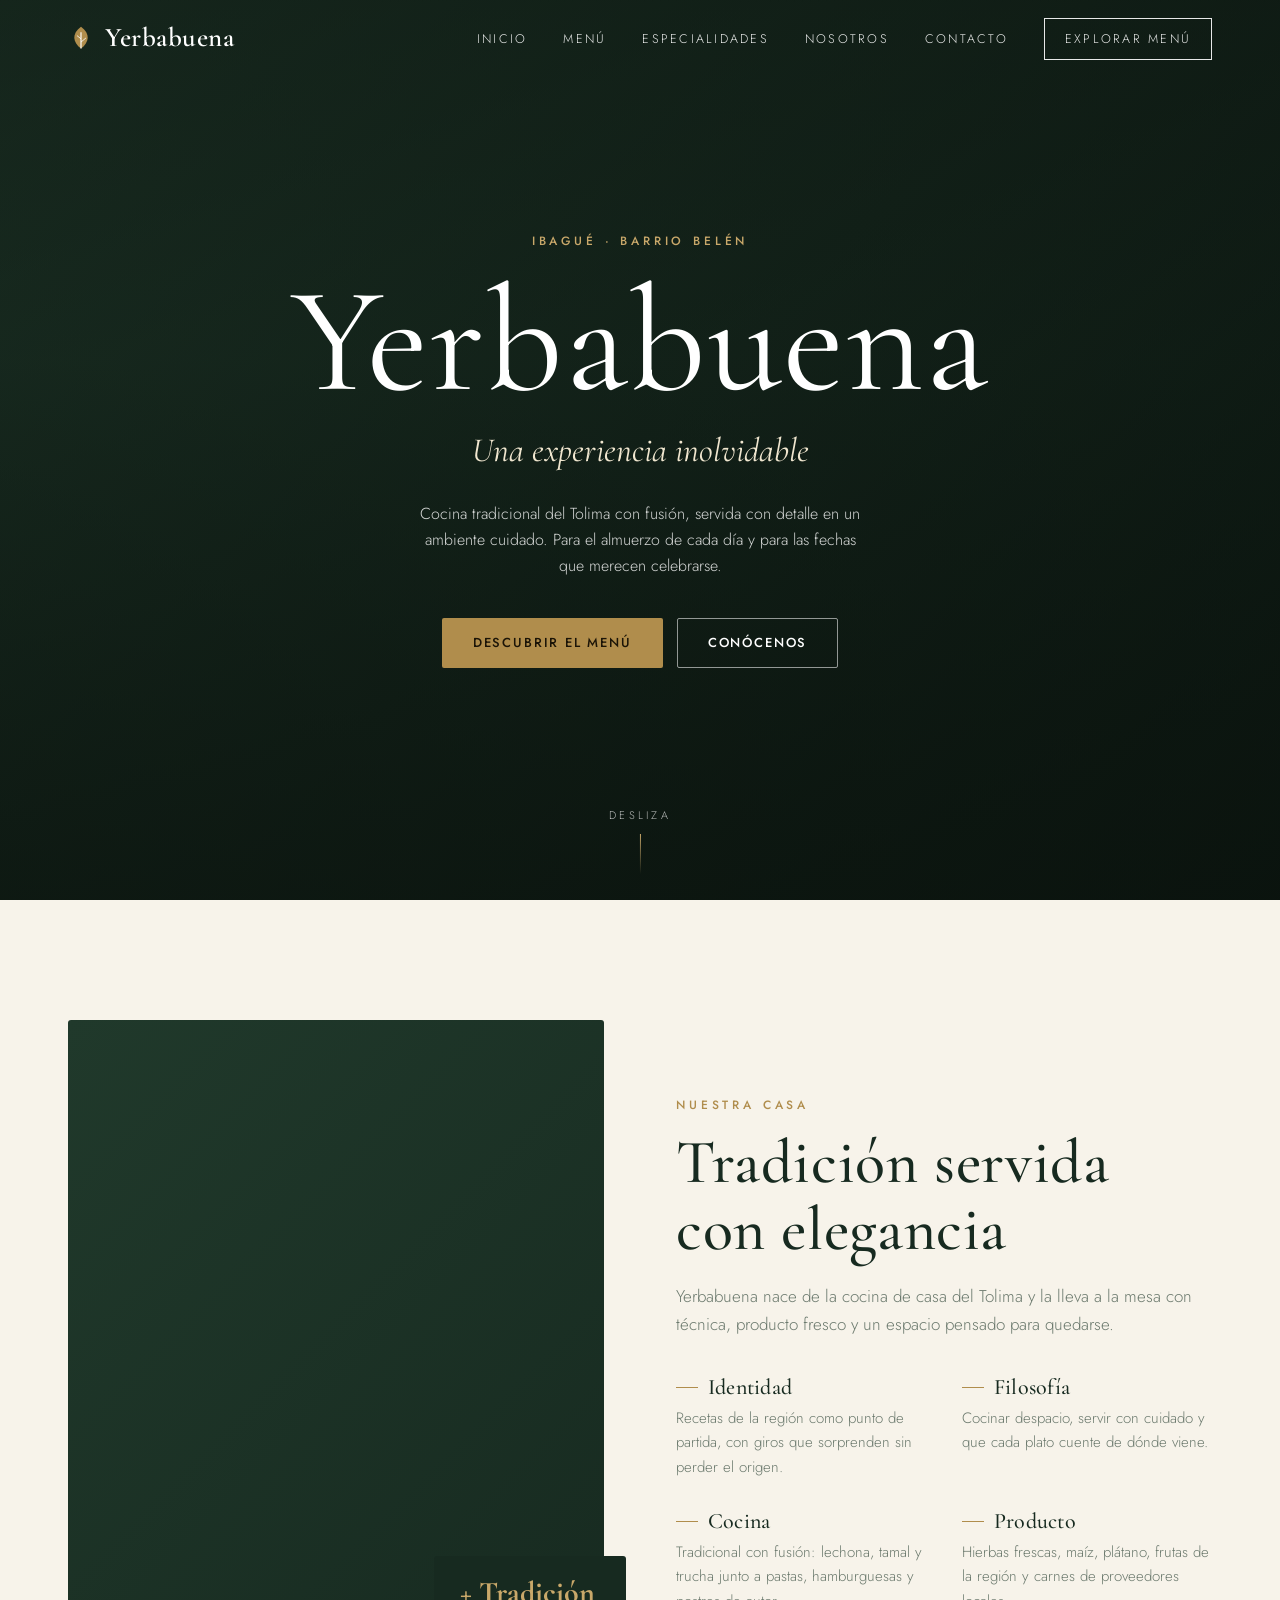
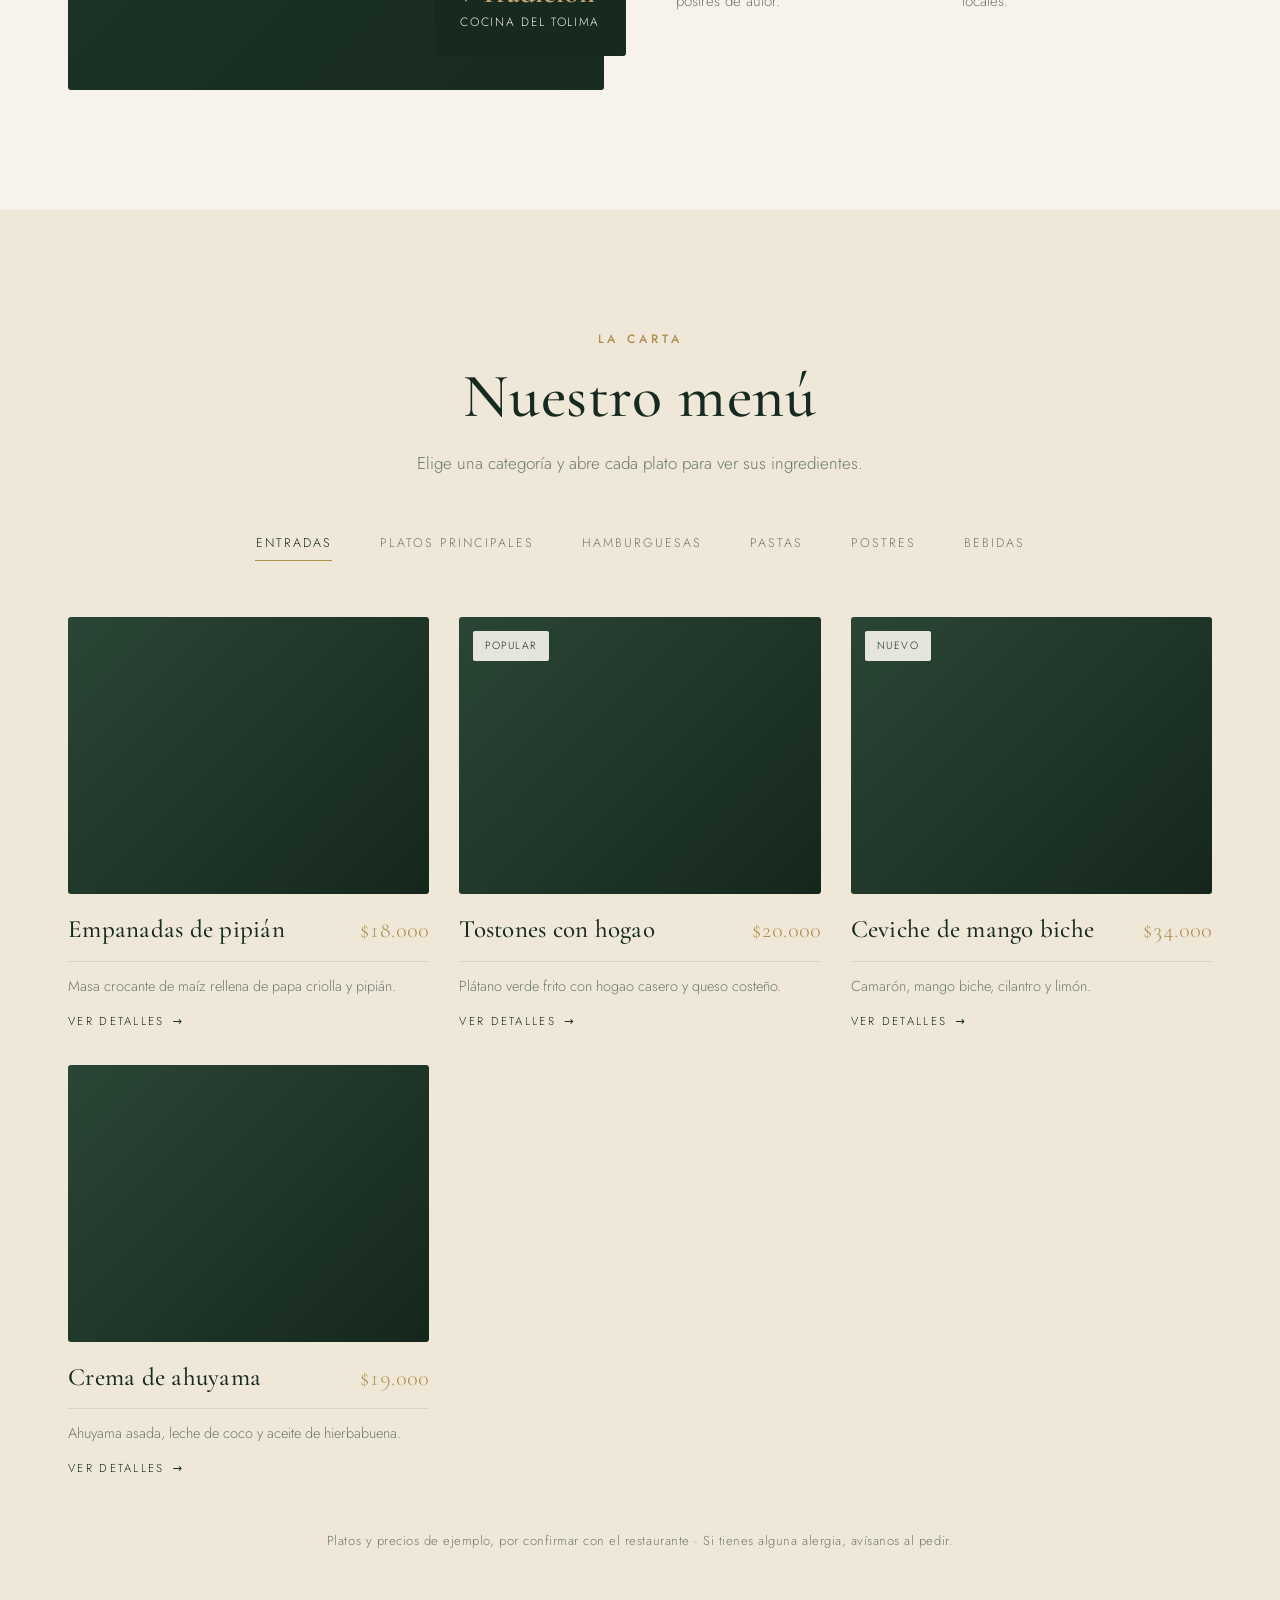
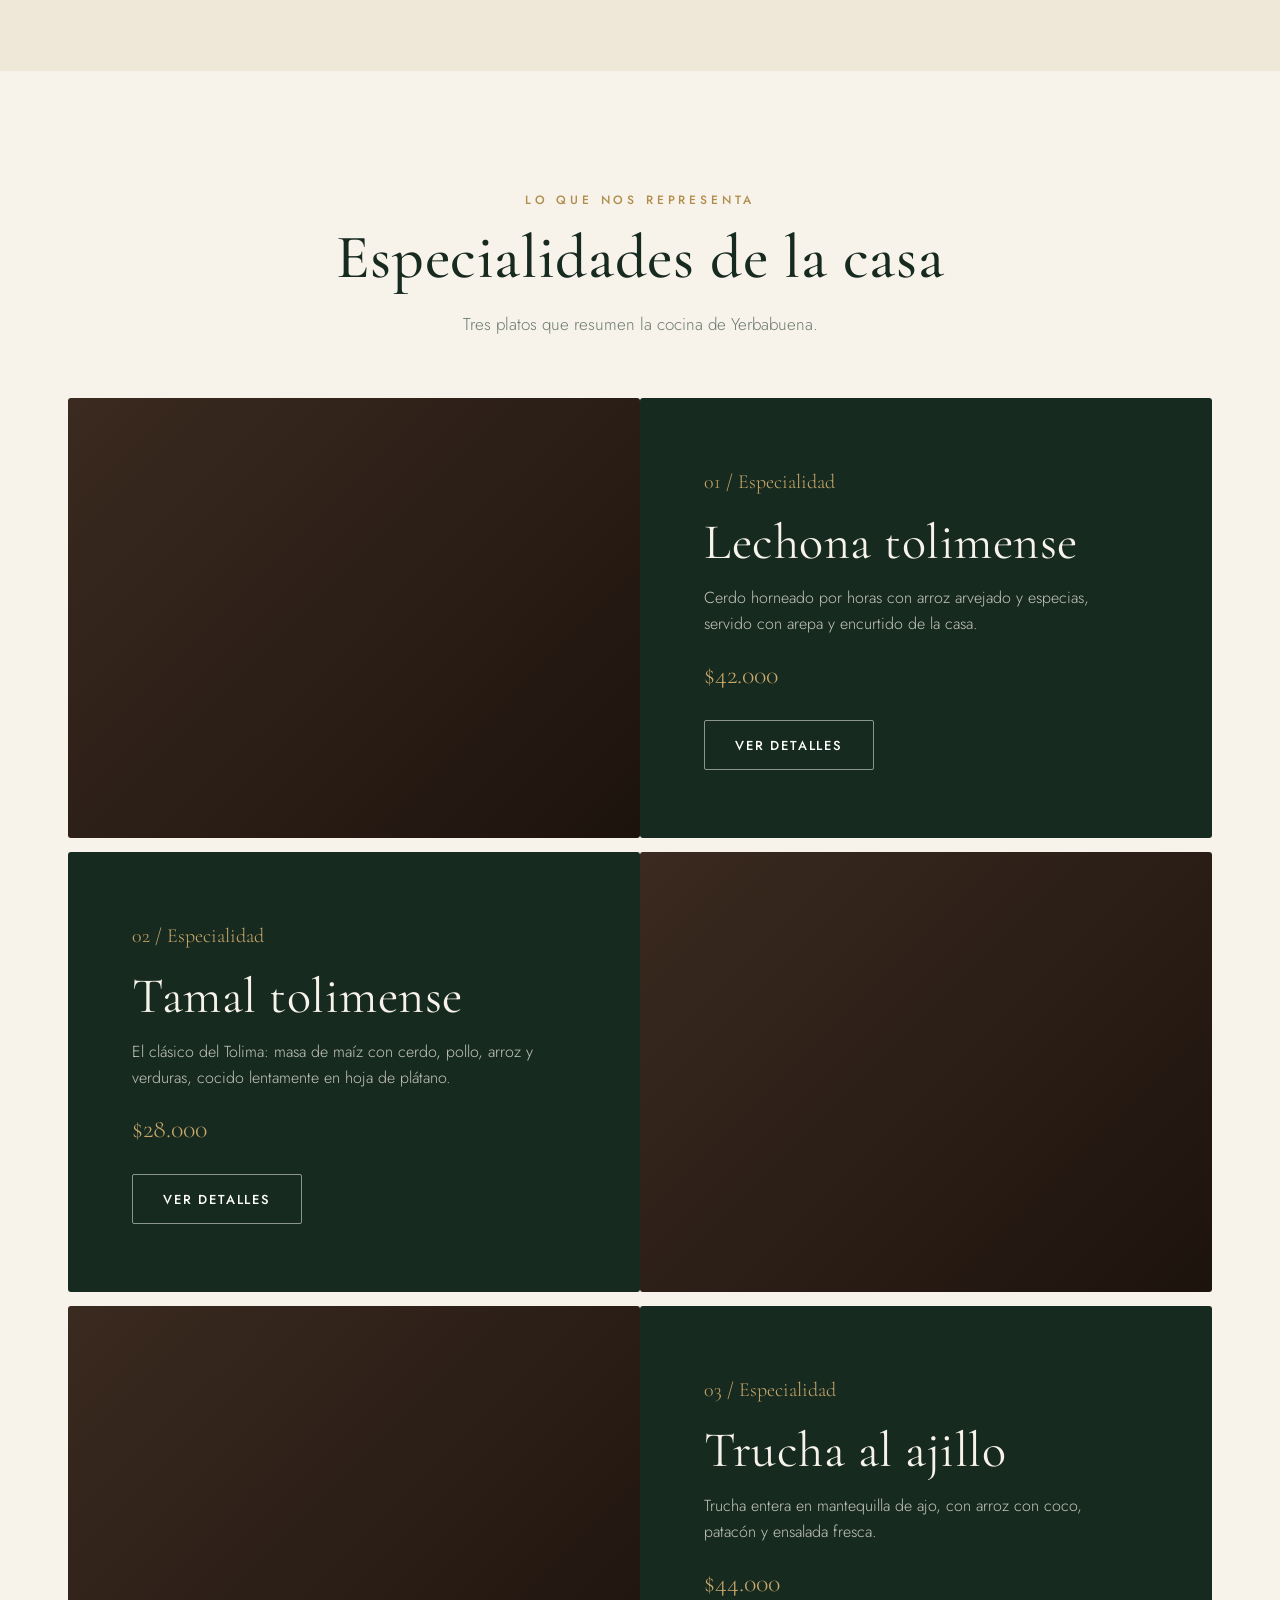
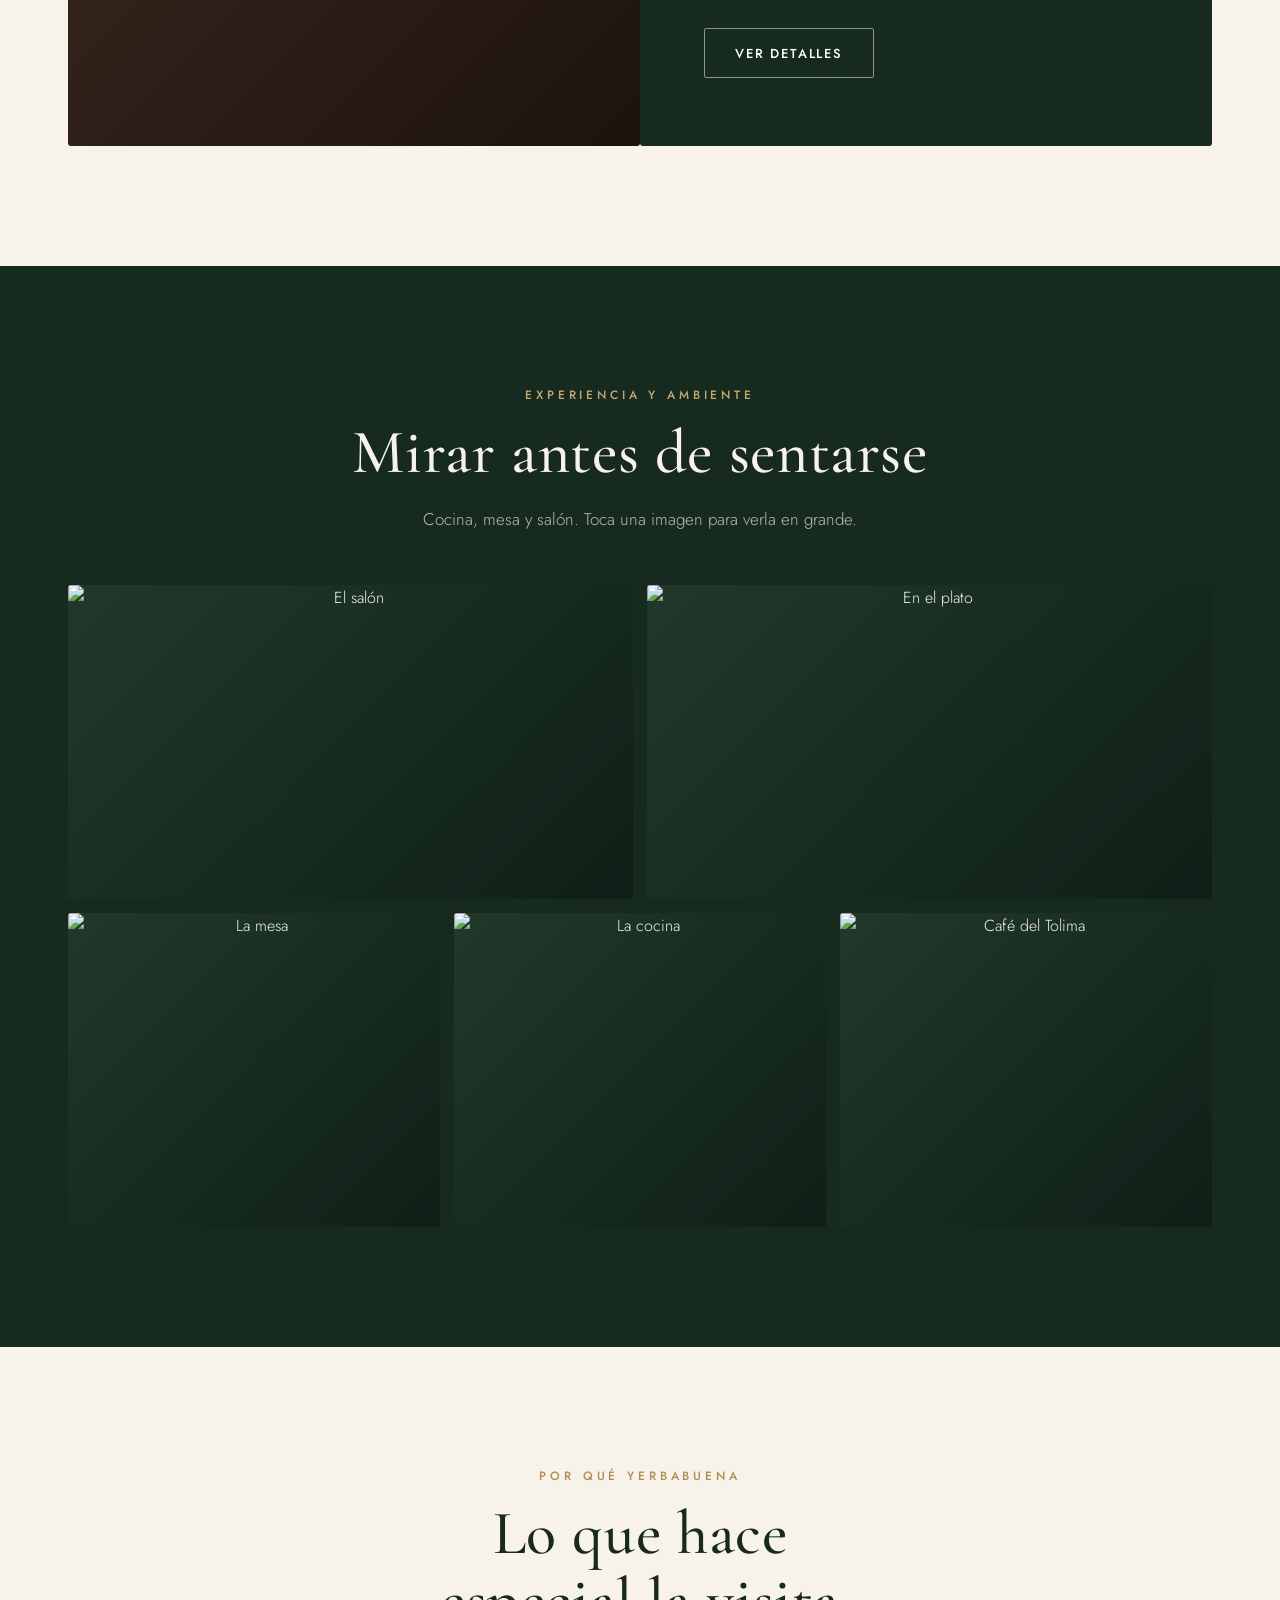
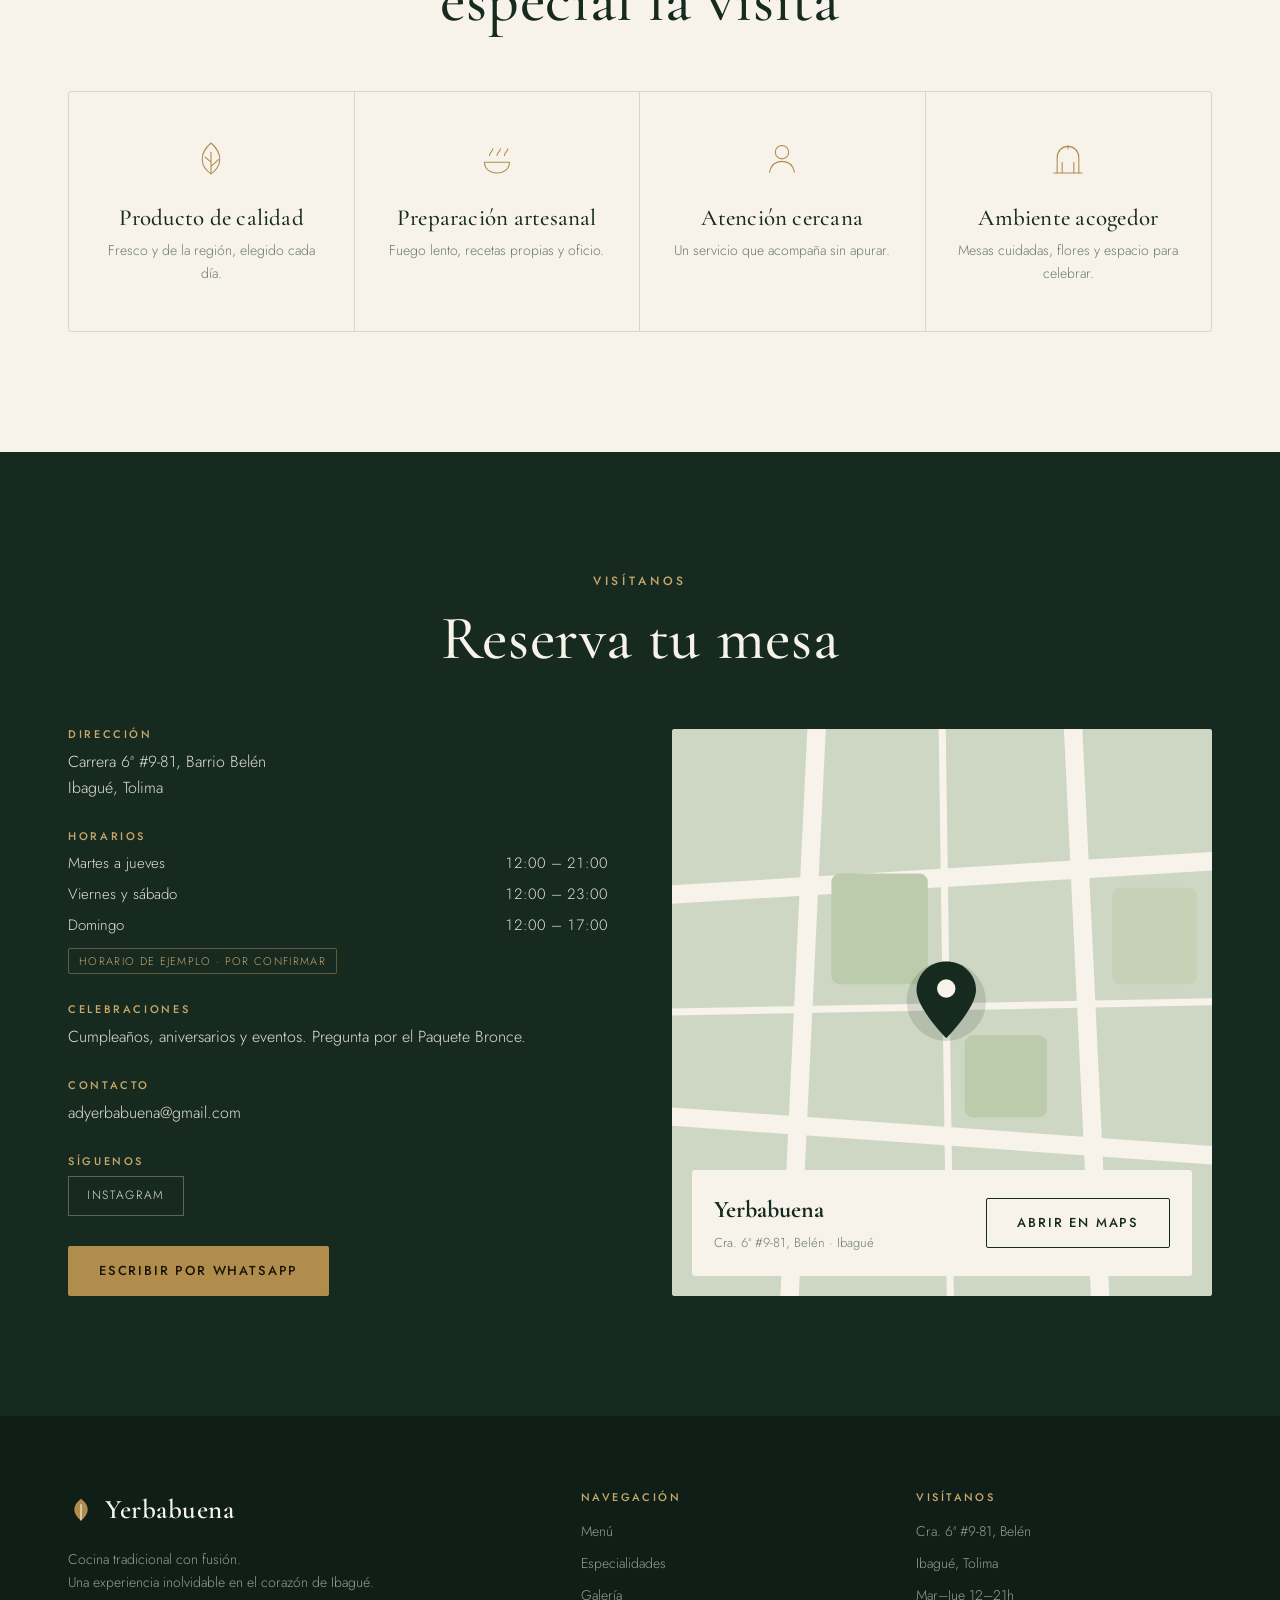
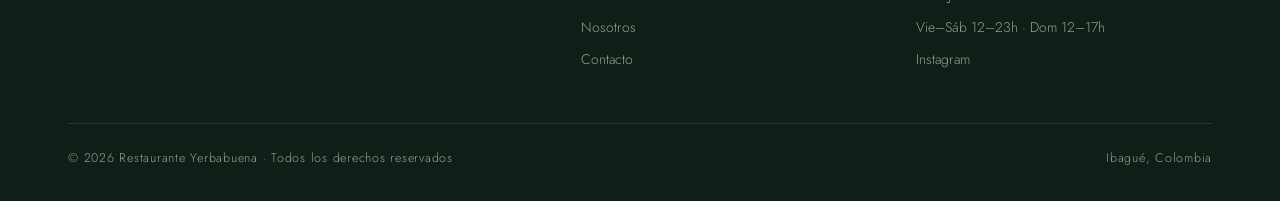
==== index.html @ 2390842b "Add files via upload" ====
<!DOCTYPE html>
<html lang="es">
<head>
<meta charset="utf-8">
<meta name="viewport" content="width=device-width, initial-scale=1">
<title>Restaurante Yerbabuena</title>
<meta name="description" content="Yerbabuena · Cocina tradicional con fusión en Ibagué. Una experiencia inolvidable.">
<link rel="preconnect" href="https://fonts.googleapis.com">
<link rel="preconnect" href="https://fonts.gstatic.com" crossorigin>
<link href="https://fonts.googleapis.com/css2?family=Cormorant+Garamond:ital,wght@0,400;0,500;0,600;1,400;1,500&family=Jost:wght@300;400;500;600&display=swap" rel="stylesheet">
<style>
/* ============================================================
   YERBABUENA — identidad: verde bosque + crema + latón (oro apagado).
   Diseño editorial, fotografía a sangre, animación lenta y discreta.
   ============================================================ */
:root{
  --crema:#f7f3ea;
  --crema-2:#efe8d9;
  --bosque:#172a20;
  --bosque-2:#20392b;
  --oliva:#5f7049;
  --laton:#b08d4c;
  --laton-claro:#c9a86a;
  --tinta:#141a16;
  --suave:#6c7a6e;
  --linea:#ddd4c2;
  --display:"Cormorant Garamond",Georgia,serif;
  --body:"Jost",system-ui,sans-serif;
  color-scheme:light;
}
*{box-sizing:border-box;margin:0;padding:0}
html{scroll-behavior:smooth;scroll-padding-top:72px;-webkit-text-size-adjust:100%}
body{background:var(--crema);color:var(--tinta);font-family:var(--body);font-weight:300;font-size:16px;line-height:1.65;overflow-x:hidden}
img{display:block;width:100%;height:100%;object-fit:cover}
a{color:inherit;text-decoration:none}
button{font:inherit;color:inherit;cursor:pointer;background:none;border:0}
:focus-visible{outline:2px solid var(--laton);outline-offset:3px}
.wrap{max-width:1200px;margin:0 auto;padding:0 28px}
section{padding:120px 0}
h1,h2,h3{font-family:var(--display);font-weight:500;line-height:1.08;text-wrap:balance;letter-spacing:.01em}
.label{font-size:12px;font-weight:500;letter-spacing:.32em;text-transform:uppercase;color:var(--laton)}
.h2{font-size:clamp(38px,5.5vw,62px);color:var(--bosque)}
.lead{color:var(--suave);max-width:54ch;margin-top:18px;font-size:17px}
.center{text-align:center;margin:0 auto}
.center .lead{margin-left:auto;margin-right:auto}

/* Fotos: contenedor con degradado de respaldo; si la foto falla, queda el panel elegante */
.ph{position:relative;overflow:hidden;background:linear-gradient(135deg,var(--bosque-2),var(--bosque))}
.ph.e{background:linear-gradient(135deg,#2a4535,#15271d)}
.ph.p{background:linear-gradient(135deg,#3a2a20,#1d130d)}
.ph.h{background:linear-gradient(135deg,#3a2e1c,#201708)}
.ph.pa{background:linear-gradient(135deg,#33401f,#1b240f)}
.ph.po{background:linear-gradient(135deg,#3a2430,#1d0f15)}
.ph.b{background:linear-gradient(135deg,#1f3f39,#0f201c)}
.ph img{position:absolute;inset:0;transition:transform 1.1s cubic-bezier(.2,.6,.2,1),opacity .6s}
.ph img.noimg{opacity:0}
.ph::after{content:"";position:absolute;inset:0;background:linear-gradient(180deg,transparent 55%,rgba(10,18,13,.28));opacity:0;transition:opacity .5s}
.ph:hover img{transform:scale(1.06)}

/* Botones */
.btn{display:inline-flex;align-items:center;justify-content:center;gap:9px;min-height:50px;padding:0 30px;border-radius:2px;font-size:13px;font-weight:500;letter-spacing:.14em;text-transform:uppercase;transition:background .35s,color .35s,border-color .35s,transform .35s;border:1px solid transparent}
.btn-solid{background:var(--laton);color:#1b1407}
.btn-solid:hover{background:var(--laton-claro)}
.btn-line{border-color:rgba(255,255,255,.55);color:#fff}
.btn-line:hover{background:rgba(255,255,255,.1);border-color:#fff}
.btn-dark{border:1px solid var(--bosque);color:var(--bosque)}
.btn-dark:hover{background:var(--bosque);color:var(--crema)}

/* ===================== NAV ===================== */
.nav{position:fixed;inset:0 0 auto;z-index:50;transition:background .4s,box-shadow .4s,padding .4s;padding:8px 0}
.nav.solid{background:rgba(247,243,234,.95);backdrop-filter:blur(12px);box-shadow:0 1px 0 var(--linea)}
.nav-in{display:flex;align-items:center;justify-content:space-between;height:60px}
.logo{display:flex;align-items:center;gap:11px;font-family:var(--display);font-weight:600;font-size:27px;letter-spacing:.02em;color:#fff;transition:color .4s}
.nav.solid .logo{color:var(--bosque)}
.logo svg{width:26px;height:26px;flex:none}
.links{display:flex;align-items:center;gap:36px;list-style:none}
.links a{font-size:12.5px;letter-spacing:.18em;text-transform:uppercase;color:rgba(255,255,255,.9);transition:color .3s;position:relative}
.nav.solid .links a{color:var(--tinta)}
.links a:not(.navbtn)::after{content:"";position:absolute;left:0;right:100%;bottom:-6px;height:1px;background:var(--laton);transition:right .3s}
.links a:not(.navbtn):hover::after{right:0}
.navbtn{border:1px solid currentColor;padding:11px 20px;color:#fff}
.nav.solid .navbtn{color:var(--bosque)}
.navbtn:hover{background:var(--laton);border-color:var(--laton);color:#1b1407!important}
.burger{display:none;width:46px;height:46px;color:#fff;z-index:60}
.nav.solid .burger{color:var(--bosque)}
.burger span{display:block;width:24px;height:1.5px;background:currentColor;margin:6px auto;transition:transform .3s,opacity .3s}
.burger[aria-expanded="true"] span:nth-child(1){transform:translateY(7.5px) rotate(45deg)}
.burger[aria-expanded="true"] span:nth-child(2){opacity:0}
.burger[aria-expanded="true"] span:nth-child(3){transform:translateY(-7.5px) rotate(-45deg)}

/* ===================== HERO ===================== */
.hero{position:relative;height:100svh;min-height:600px;display:flex;align-items:center;justify-content:center;text-align:center;color:#fff;overflow:hidden}
.hero-bg{position:absolute;inset:0;background:linear-gradient(135deg,#20392b,#0c1711)}
.hero-bg img{animation:ken 20s ease-out forwards}
@keyframes ken{from{transform:scale(1.12)}to{transform:scale(1)}}
.hero::after{content:"";position:absolute;inset:0;background:linear-gradient(180deg,rgba(10,18,13,.5),rgba(10,18,13,.35) 40%,rgba(10,18,13,.72))}
.hero-in{position:relative;z-index:2;padding:0 24px;max-width:860px}
.hero .label{color:var(--laton-claro)}
.hero h1{font-size:clamp(68px,13vw,150px);font-weight:400;line-height:.95;margin:18px 0 10px;letter-spacing:.01em}
.hero .frase{font-family:var(--display);font-style:italic;font-weight:400;font-size:clamp(22px,3.2vw,34px);color:#f0e6cf}
.hero p.txt{max-width:50ch;margin:22px auto 38px;color:rgba(255,255,255,.82);font-size:16px}
.hero-btns{display:flex;gap:14px;justify-content:center;flex-wrap:wrap}
.scroll-cue{position:absolute;bottom:26px;left:50%;transform:translateX(-50%);z-index:2;color:rgba(255,255,255,.7);font-size:11px;letter-spacing:.3em;text-transform:uppercase;display:flex;flex-direction:column;align-items:center;gap:10px}
.scroll-cue i{display:block;width:1px;height:40px;background:linear-gradient(var(--laton-claro),transparent);animation:cue 2.2s ease-in-out infinite}
@keyframes cue{0%,100%{opacity:.3;transform:scaleY(.6)}50%{opacity:1;transform:scaleY(1)}}

/* ===================== NOSOTROS ===================== */
.nosotros-in{display:grid;grid-template-columns:1fr 1fr;gap:72px;align-items:center}
.nos-fig{position:relative}
.nos-fig .ph{aspect-ratio:4/5;border-radius:3px}
.nos-fig .tag{position:absolute;right:-22px;bottom:34px;background:var(--bosque);color:var(--crema);padding:22px 26px;max-width:210px;border-radius:3px}
.nos-fig .tag b{font-family:var(--display);font-size:30px;display:block;color:var(--laton-claro);line-height:1}
.nos-fig .tag span{font-size:12px;letter-spacing:.14em;text-transform:uppercase}
.pilares{display:grid;grid-template-columns:1fr 1fr;gap:30px 36px;margin-top:38px}
.pilar h3{font-size:22px;color:var(--bosque);margin-bottom:6px;display:flex;align-items:center;gap:10px}
.pilar h3::before{content:"";width:22px;height:1px;background:var(--laton)}
.pilar p{font-size:15px;color:var(--suave)}

/* ===================== MENU ===================== */
.menu{background:var(--crema-2)}
.cats{display:flex;gap:4px;justify-content:center;flex-wrap:wrap;margin:44px auto 52px;max-width:860px}
.cat{padding:12px 22px;font-size:12.5px;letter-spacing:.16em;text-transform:uppercase;color:var(--suave);position:relative;transition:color .3s}
.cat::after{content:"";position:absolute;left:50%;right:50%;bottom:4px;height:1px;background:var(--laton);transition:left .3s,right .3s}
.cat:hover{color:var(--bosque)}
.cat[aria-pressed="true"]{color:var(--bosque)}
.cat[aria-pressed="true"]::after{left:18%;right:18%}
.grid{display:grid;grid-template-columns:repeat(3,1fr);gap:34px 30px}
.card{cursor:pointer;display:flex;flex-direction:column}
.card .ph{aspect-ratio:3/2.3;border-radius:3px}
.card .tag{position:absolute;top:14px;left:14px;z-index:2;background:rgba(247,243,234,.92);color:var(--bosque);font-size:10.5px;letter-spacing:.14em;text-transform:uppercase;padding:6px 12px;border-radius:2px}
.card .tag.Especialidad{background:var(--laton);color:#1b1407}
.card-head{display:flex;justify-content:space-between;align-items:baseline;gap:14px;margin-top:18px;padding-bottom:12px;border-bottom:1px solid var(--linea)}
.card h3{font-size:25px;color:var(--bosque);line-height:1.1}
.card .precio{font-family:var(--display);font-size:22px;color:var(--laton);font-variant-numeric:tabular-nums;flex:none}
.card p{font-size:14.5px;color:var(--suave);margin-top:12px}
.card .ver{margin-top:14px;font-size:11.5px;letter-spacing:.2em;text-transform:uppercase;color:var(--bosque);display:inline-flex;gap:8px;align-items:center;transition:gap .3s}
.card .ver span{transition:transform .3s}
.card:hover .ver{color:var(--laton)}
.card:hover .ver span{transform:translateX(5px)}
.menu-nota{text-align:center;margin-top:52px;font-size:13px;letter-spacing:.04em;color:var(--suave)}

/* ===================== ESPECIALIDADES ===================== */
.esp-item{display:grid;grid-template-columns:1fr 1fr;align-items:stretch;gap:0}
.esp-item+.esp-item{margin-top:14px}
.esp-item .ph{aspect-ratio:auto;min-height:440px;border-radius:3px}
.esp-item .txt{background:var(--bosque);color:var(--crema);padding:64px 64px;display:flex;flex-direction:column;justify-content:center;gap:16px;border-radius:3px}
.esp-item:nth-child(even) .ph{order:2}
.esp-num{font-family:var(--display);font-size:20px;color:var(--laton-claro)}
.esp-item h3{font-size:clamp(34px,4.2vw,50px);color:var(--crema);font-weight:400}
.esp-item p{color:rgba(247,243,234,.78);max-width:46ch;font-size:16px}
.esp-item .precio{font-family:var(--display);font-size:26px;color:var(--laton-claro)}
.esp-item .btn{align-self:flex-start;margin-top:8px;border-color:rgba(255,255,255,.5);color:#fff}
.esp-item .btn:hover{background:var(--laton);border-color:var(--laton);color:#1b1407}

/* ===================== GALERIA ===================== */
.galeria{background:var(--bosque);color:var(--crema)}
.galeria .h2,.contacto .h2{color:var(--crema)}
.galeria .lead{color:rgba(247,243,234,.72)}
.gal-grid{display:grid;grid-template-columns:repeat(6,1fr);grid-auto-rows:150px;gap:14px;margin-top:52px}
.gal{position:relative;overflow:hidden;border-radius:3px;cursor:pointer;background:linear-gradient(135deg,#20392b,#0f1f17)}
.gal img{transition:transform 1.1s cubic-bezier(.2,.6,.2,1)}
.gal:hover img{transform:scale(1.07)}
.gal::after{content:"";position:absolute;inset:0;background:linear-gradient(180deg,transparent 60%,rgba(8,14,10,.55));opacity:0;transition:opacity .4s}
.gal:hover::after{opacity:1}
.g1{grid-column:span 3;grid-row:span 2}
.g2{grid-column:span 3;grid-row:span 2}
.g3{grid-column:span 2;grid-row:span 2}
.g4{grid-column:span 2;grid-row:span 2}
.g5{grid-column:span 2;grid-row:span 2}

/* ===================== EXPERIENCIA ===================== */
.exp-grid{display:grid;grid-template-columns:repeat(4,1fr);gap:0;margin-top:56px;border:1px solid var(--linea);border-radius:3px;overflow:hidden}
.exp{padding:46px 30px;text-align:center;border-right:1px solid var(--linea);transition:background .4s}
.exp:last-child{border-right:0}
.exp:hover{background:var(--crema-2)}
.exp svg{width:40px;height:40px;margin:0 auto 20px;stroke:var(--laton);fill:none;stroke-width:1.3;stroke-linecap:round;stroke-linejoin:round}
.exp h3{font-size:23px;color:var(--bosque);margin-bottom:8px}
.exp p{font-size:14px;color:var(--suave)}

/* ===================== CONTACTO ===================== */
.contacto{background:var(--bosque);color:var(--crema)}
.cont-in{display:grid;grid-template-columns:1fr 1fr;gap:64px;margin-top:56px;align-items:stretch}
.info-lista{display:grid;gap:30px;align-content:start}
.fila h3{font-family:var(--body);font-size:11px;font-weight:500;letter-spacing:.24em;text-transform:uppercase;color:var(--laton-claro);margin-bottom:8px}
.fila p,.fila a{color:rgba(247,243,234,.9);font-size:16px}
.fila a:hover{color:#fff;text-decoration:underline;text-underline-offset:4px}
.horas{display:grid;grid-template-columns:auto 1fr;gap:6px 28px;font-size:15px;color:rgba(247,243,234,.9)}
.horas dd{font-variant-numeric:tabular-nums;text-align:right}
.nota-inline{display:inline-block;font-size:11px;letter-spacing:.12em;text-transform:uppercase;color:var(--laton-claro);border:1px solid rgba(201,168,106,.4);border-radius:2px;padding:3px 10px;margin-top:10px}
.redes{display:flex;gap:10px;flex-wrap:wrap;margin-top:4px}
.redes a{border:1px solid rgba(247,243,234,.3);padding:9px 18px;font-size:12px;letter-spacing:.14em;text-transform:uppercase;transition:background .3s}
.redes a:hover{background:rgba(247,243,234,.1);text-decoration:none}
.mapa{position:relative;border-radius:3px;overflow:hidden;min-height:440px;background:#cdd7c3}
.mapa svg{position:absolute;inset:0;width:100%;height:100%}
.mapa .pin-card{position:absolute;left:20px;right:20px;bottom:20px;background:var(--crema);color:var(--tinta);border-radius:3px;padding:20px 22px;display:flex;justify-content:space-between;align-items:center;gap:14px;flex-wrap:wrap}
.mapa .pin-card b{font-family:var(--display);font-size:24px;color:var(--bosque);display:block}
.mapa .pin-card small{font-size:13px;color:var(--suave)}

/* ===================== FOOTER ===================== */
footer{background:#0f1f17;color:rgba(247,243,234,.6);padding:72px 0 32px;font-size:14px}
.foot{display:grid;grid-template-columns:1.6fr 1fr 1fr;gap:40px}
footer .logo{color:var(--crema);margin-bottom:16px}
footer h4{font-family:var(--body);font-size:11px;font-weight:500;letter-spacing:.22em;text-transform:uppercase;color:var(--laton-claro);margin-bottom:14px}
footer ul{list-style:none;display:grid;gap:9px}
footer a:hover{color:#fff}
.copy{border-top:1px solid rgba(247,243,234,.12);margin-top:52px;padding-top:24px;display:flex;justify-content:space-between;gap:10px;flex-wrap:wrap;font-size:12.5px;letter-spacing:.06em}

/* ===================== MODAL ===================== */
.modal{position:fixed;inset:0;z-index:100;background:rgba(10,18,13,.7);backdrop-filter:blur(4px);display:none;align-items:center;justify-content:center;padding:20px;opacity:0;transition:opacity .35s}
.modal.open{display:flex;opacity:1}
.panel{background:var(--crema);border-radius:4px;max-width:900px;width:100%;max-height:90vh;overflow:auto;display:grid;grid-template-columns:1fr 1fr;position:relative;transform:translateY(16px);transition:transform .4s cubic-bezier(.2,.6,.2,1)}
.modal.open .panel{transform:none}
.panel .m-ph{position:relative;min-height:360px;overflow:hidden}
.panel.solo{grid-template-columns:1fr;max-width:760px}
.panel.solo .m-ph{min-height:0;aspect-ratio:3/2}
.m-info{padding:52px 46px;display:flex;flex-direction:column;gap:14px}
.m-info .cat-lbl{font-size:11px;letter-spacing:.24em;text-transform:uppercase;color:var(--laton)}
.m-info h3{font-size:40px;color:var(--bosque);font-weight:400;line-height:1}
.m-info .d-full{color:var(--suave);font-size:16px}
.ing-ttl{font-size:11px;letter-spacing:.2em;text-transform:uppercase;color:var(--bosque);margin-top:4px}
.ing{display:flex;flex-wrap:wrap;gap:8px;list-style:none;padding:0}
.ing li{border:1px solid var(--linea);border-radius:2px;padding:5px 13px;font-size:13px;color:var(--suave)}
.m-precio{font-family:var(--display);font-size:32px;color:var(--laton);margin-top:2px}
.cerrar{position:absolute;top:16px;right:16px;z-index:3;width:44px;height:44px;border-radius:50%;background:rgba(247,243,234,.92);font-size:20px;line-height:1;color:var(--bosque);box-shadow:0 6px 20px rgba(0,0,0,.2)}
.cerrar:hover{background:#fff}

/* ===================== REVEAL ===================== */
.reveal{opacity:0;transform:translateY(22px);transition:opacity 1s cubic-bezier(.2,.6,.2,1),transform 1s cubic-bezier(.2,.6,.2,1)}
.reveal.in{opacity:1;transform:none}
@media (prefers-reduced-motion:reduce){*{animation:none!important}html{scroll-behavior:auto}.reveal{opacity:1;transform:none;transition:none}.hero-bg img{animation:none}}

/* ===================== RESPONSIVE ===================== */
@media (max-width:980px){
  section{padding:88px 0}
  .burger{display:block}
  .links{position:fixed;inset:0 0 0 auto;width:min(80vw,340px);background:var(--crema);flex-direction:column;align-items:stretch;justify-content:center;gap:0;padding:40px 36px;transform:translateX(100%);transition:transform .4s cubic-bezier(.2,.6,.2,1);box-shadow:-30px 0 60px -30px rgba(0,0,0,.4)}
  .links.open{transform:none}
  .links a{color:var(--tinta)!important;font-size:15px;padding:18px 0;border-bottom:1px solid var(--linea)}
  .links a::after{display:none}
  .links .navbtn{border:1px solid var(--bosque);color:var(--bosque)!important;text-align:center;margin-top:22px;justify-content:center}
  .nosotros-in,.cont-in{grid-template-columns:1fr;gap:48px}
  .nos-fig .ph{aspect-ratio:16/11}
  .nos-fig .tag{right:16px}
  .esp-item{grid-template-columns:1fr}
  .esp-item:nth-child(even) .ph{order:0}
  .esp-item .ph{min-height:300px}
  .esp-item .txt{padding:44px 32px}
  .grid{grid-template-columns:repeat(2,1fr);gap:26px 22px}
  .exp-grid{grid-template-columns:1fr 1fr}
  .exp:nth-child(2){border-right:0}
  .exp:nth-child(1),.exp:nth-child(2){border-bottom:1px solid var(--linea)}
  .panel{grid-template-columns:1fr;max-width:460px}
  .panel .m-ph{aspect-ratio:3/2;min-height:0}
  .m-info{padding:36px 30px}
  .foot{grid-template-columns:1fr 1fr}
  .foot>div:first-child{grid-column:1/-1}
  .gal-grid{grid-template-columns:repeat(2,1fr);grid-auto-rows:140px}
  .g1,.g2,.g3,.g4,.g5{grid-column:span 1;grid-row:span 1}
  .g1,.g4{grid-column:span 2}
}
@media (max-width:560px){
  .wrap{padding:0 20px}
  section{padding:72px 0}
  .cats{flex-wrap:nowrap;overflow-x:auto;justify-content:flex-start;margin-left:-20px;margin-right:-20px;padding:0 20px;scrollbar-width:none}
  .cats::-webkit-scrollbar{display:none}
  .cat{white-space:nowrap;flex:none}
  .grid{grid-template-columns:1fr;gap:30px}
  .pilares{grid-template-columns:1fr}
  .exp-grid{grid-template-columns:1fr}
  .exp{border-right:0;border-bottom:1px solid var(--linea)}
  .exp:last-child{border-bottom:0}
}
</style>
</head>
<body>

<!-- ===================== NAV ===================== -->
<header class="nav" id="nav">
  <div class="wrap nav-in">
    <a class="logo" href="#inicio" aria-label="Yerbabuena, inicio">
      <svg viewBox="0 0 32 32" aria-hidden="true"><path d="M16 29C6 21 4 11 16 2c12 9 10 19 0 27z" fill="#b08d4c"/><path d="M16 29V9" stroke="currentColor" stroke-width="1.4" fill="none"/><path d="M16 17l-5-4M16 21l6-5" stroke="currentColor" stroke-width="1" fill="none"/></svg>
      Yerbabuena
    </a>
    <button class="burger" id="burger" aria-label="Abrir menú" aria-expanded="false" aria-controls="links"><span></span><span></span><span></span></button>
    <ul class="links" id="links">
      <li><a href="#inicio">Inicio</a></li>
      <li><a href="#menu">Menú</a></li>
      <li><a href="#especialidades">Especialidades</a></li>
      <li><a href="#nosotros">Nosotros</a></li>
      <li><a href="#contacto">Contacto</a></li>
      <li><a class="navbtn" href="#menu">Explorar menú</a></li>
    </ul>
  </div>
</header>

<main>
<!-- ===================== HERO ===================== -->
<section class="hero" id="inicio">
  <div class="hero-bg" id="hero-bg"></div>
  <div class="hero-in">
    <p class="label">Ibagué · Barrio Belén</p>
    <h1>Yerbabuena</h1>
    <p class="frase">Una experiencia inolvidable</p>
    <p class="txt">Cocina tradicional del Tolima con fusión, servida con detalle en un ambiente cuidado. Para el almuerzo de cada día y para las fechas que merecen celebrarse.</p>
    <div class="hero-btns">
      <a class="btn btn-solid" href="#menu">Descubrir el menú</a>
      <a class="btn btn-line" href="#nosotros">Conócenos</a>
    </div>
  </div>
  <div class="scroll-cue">Desliza<i></i></div>
</section>

<!-- ===================== NOSOTROS ===================== -->
<section id="nosotros">
  <div class="wrap nosotros-in">
    <div class="nos-fig reveal">
      <div class="ph" id="nos-ph"></div>
      <div class="tag"><b>+ Tradición</b><span>Cocina del Tolima</span></div>
    </div>
    <div class="reveal">
      <p class="label">Nuestra casa</p>
      <h2 class="h2" style="margin-top:14px">Tradición servida con elegancia</h2>
      <p class="lead">Yerbabuena nace de la cocina de casa del Tolima y la lleva a la mesa con técnica, producto fresco y un espacio pensado para quedarse.</p>
      <div class="pilares">
        <div class="pilar"><h3>Identidad</h3><p>Recetas de la región como punto de partida, con giros que sorprenden sin perder el origen.</p></div>
        <div class="pilar"><h3>Filosofía</h3><p>Cocinar despacio, servir con cuidado y que cada plato cuente de dónde viene.</p></div>
        <div class="pilar"><h3>Cocina</h3><p>Tradicional con fusión: lechona, tamal y trucha junto a pastas, hamburguesas y postres de autor.</p></div>
        <div class="pilar"><h3>Producto</h3><p>Hierbas frescas, maíz, plátano, frutas de la región y carnes de proveedores locales.</p></div>
      </div>
    </div>
  </div>
</section>

<!-- ===================== MENU ===================== -->
<section class="menu" id="menu">
  <div class="wrap">
    <div class="center reveal" style="max-width:640px">
      <p class="label">La carta</p>
      <h2 class="h2" style="margin-top:14px">Nuestro menú</h2>
      <p class="lead">Elige una categoría y abre cada plato para ver sus ingredientes.</p>
    </div>
    <div class="cats reveal" id="cats" role="group" aria-label="Categorías del menú"></div>
    <div class="grid" id="grid" aria-live="polite"></div>
    <p class="menu-nota">Platos y precios de ejemplo, por confirmar con el restaurante · Si tienes alguna alergia, avísanos al pedir.</p>
  </div>
</section>

<!-- ===================== ESPECIALIDADES ===================== -->
<section id="especialidades">
  <div class="wrap">
    <div class="center reveal" style="max-width:640px">
      <p class="label">Lo que nos representa</p>
      <h2 class="h2" style="margin-top:14px">Especialidades de la casa</h2>
      <p class="lead">Tres platos que resumen la cocina de Yerbabuena.</p>
    </div>
    <div style="margin-top:60px" id="esp"></div>
  </div>
</section>

<!-- ===================== GALERIA ===================== -->
<section class="galeria" id="galeria">
  <div class="wrap">
    <div class="center reveal" style="max-width:640px">
      <p class="label" style="color:var(--laton-claro)">Experiencia y ambiente</p>
      <h2 class="h2" style="margin-top:14px">Mirar antes de sentarse</h2>
      <p class="lead">Cocina, mesa y salón. Toca una imagen para verla en grande.</p>
    </div>
    <div class="gal-grid" id="gal"></div>
  </div>
</section>

<!-- ===================== EXPERIENCIA ===================== -->
<section id="experiencia">
  <div class="wrap">
    <div class="center reveal" style="max-width:640px">
      <p class="label">Por qué Yerbabuena</p>
      <h2 class="h2" style="margin-top:14px">Lo que hace especial la visita</h2>
    </div>
    <div class="exp-grid reveal">
      <div class="exp"><svg viewBox="0 0 48 48" aria-hidden="true"><path d="M24 43C11 34 9 19 24 6c15 13 13 28 0 37z"/><path d="M24 43V17M24 29l-7-6M24 34l9-8"/></svg><h3>Producto de calidad</h3><p>Fresco y de la región, elegido cada día.</p></div>
      <div class="exp"><svg viewBox="0 0 48 48" aria-hidden="true"><path d="M9 29h30c0 8-6.5 13-15 13S9 37 9 29z"/><path d="M15 21c0-4 4-4 4-8M24 21c0-4 4-4 4-8M33 21c0-4 4-4 4-8"/></svg><h3>Preparación artesanal</h3><p>Fuego lento, recetas propias y oficio.</p></div>
      <div class="exp"><svg viewBox="0 0 48 48" aria-hidden="true"><circle cx="24" cy="17" r="8"/><path d="M9 41c2-9 7.5-13 15-13s13 4 15 13"/></svg><h3>Atención cercana</h3><p>Un servicio que acompaña sin apurar.</p></div>
      <div class="exp"><svg viewBox="0 0 48 48" aria-hidden="true"><path d="M11 42V23a13 13 0 0 1 26 0v19"/><path d="M7 42h34M24 13V9M17 42V29M31 42V29"/></svg><h3>Ambiente acogedor</h3><p>Mesas cuidadas, flores y espacio para celebrar.</p></div>
    </div>
  </div>
</section>

<!-- ===================== CONTACTO ===================== -->
<section class="contacto" id="contacto">
  <div class="wrap">
    <div class="center reveal" style="max-width:640px">
      <p class="label" style="color:var(--laton-claro)">Visítanos</p>
      <h2 class="h2" style="margin-top:14px">Reserva tu mesa</h2>
    </div>
    <div class="cont-in">
      <div class="info-lista reveal">
        <div class="fila"><h3>Dirección</h3><p>Carrera 6ª #9-81, Barrio Belén<br>Ibagué, Tolima</p></div>
        <div class="fila"><h3>Horarios</h3>
          <dl class="horas"><dt>Martes a jueves</dt><dd>12:00 – 21:00</dd><dt>Viernes y sábado</dt><dd>12:00 – 23:00</dd><dt>Domingo</dt><dd>12:00 – 17:00</dd></dl>
          <span class="nota-inline">Horario de ejemplo · por confirmar</span></div>
        <div class="fila"><h3>Celebraciones</h3><p>Cumpleaños, aniversarios y eventos. Pregunta por el Paquete Bronce.</p></div>
        <div class="fila"><h3>Contacto</h3><p>adyerbabuena@gmail.com</p></div>
        <div class="fila"><h3>Síguenos</h3><div class="redes"><a href="https://www.instagram.com/yerbabuenarestaurante_/" target="_blank" rel="noopener">Instagram</a></div></div>
        <div><a class="btn btn-solid" id="wa-contacto" href="#" target="_blank" rel="noopener">Escribir por WhatsApp</a></div>
      </div>
      <div class="mapa reveal">
        <svg viewBox="0 0 400 400" preserveAspectRatio="xMidYMid slice" aria-hidden="true">
          <rect width="400" height="400" fill="#cdd7c3"/>
          <g stroke="#f7f3ea" stroke-width="13" fill="none" stroke-linecap="round"><path d="M-10 118L410 92"/><path d="M-10 272L410 302"/><path d="M112 -10L92 410"/><path d="M292 -10L312 410"/></g>
          <g stroke="#f7f3ea" stroke-width="5" fill="none"><path d="M-10 200L410 192"/><path d="M200 -10L206 410"/></g>
          <rect x="122" y="102" width="68" height="78" rx="6" fill="#bccbab"/><rect x="216" y="216" width="58" height="58" rx="6" fill="#bccbab"/><rect x="320" y="112" width="60" height="68" rx="6" fill="#c5d2b5"/>
          <g transform="translate(203 192)"><circle r="28" fill="#172a20" opacity=".14"/><path d="M0 -28C-13 -28 -21 -18 -21 -8c0 13 21 34 21 34s21-21 21-34C21 -18 13 -28 0 -28z" fill="#172a20"/><circle cy="-9" r="6.5" fill="#f7f3ea"/></g>
        </svg>
        <div class="pin-card"><div><b>Yerbabuena</b><small>Cra. 6ª #9-81, Belén · Ibagué</small></div><a class="btn btn-dark" id="mapa-link" href="#" target="_blank" rel="noopener">Abrir en Maps</a></div>
      </div>
    </div>
  </div>
</section>
</main>

<!-- ===================== FOOTER ===================== -->
<footer>
  <div class="wrap">
    <div class="foot">
      <div>
        <a class="logo" href="#inicio"><svg viewBox="0 0 32 32" aria-hidden="true"><path d="M16 29C6 21 4 11 16 2c12 9 10 19 0 27z" fill="#b08d4c"/><path d="M16 29V9" stroke="#f7f3ea" stroke-width="1.4" fill="none"/></svg>Yerbabuena</a>
        <p>Cocina tradicional con fusión.<br>Una experiencia inolvidable en el corazón de Ibagué.</p>
      </div>
      <div><h4>Navegación</h4><ul><li><a href="#menu">Menú</a></li><li><a href="#especialidades">Especialidades</a></li><li><a href="#galeria">Galería</a></li><li><a href="#nosotros">Nosotros</a></li><li><a href="#contacto">Contacto</a></li></ul></div>
      <div><h4>Visítanos</h4><ul><li>Cra. 6ª #9-81, Belén</li><li>Ibagué, Tolima</li><li>Mar–Jue 12–21h</li><li>Vie–Sáb 12–23h · Dom 12–17h</li><li><a href="https://www.instagram.com/yerbabuenarestaurante_/" target="_blank" rel="noopener">Instagram</a></li></ul></div>
    </div>
    <div class="copy"><span>© 2026 Restaurante Yerbabuena · Todos los derechos reservados</span><span>Ibagué, Colombia</span></div>
  </div>
</footer>

<!-- ===================== MODAL ===================== -->
<div class="modal" id="modal" role="dialog" aria-modal="true" aria-labelledby="m-titulo" aria-hidden="true">
  <div class="panel" id="panel"><button class="cerrar" id="cerrar" aria-label="Cerrar">✕</button><div id="m-contenido" style="display:contents"></div></div>
</div>

<script>
/* ---------- Ajustes del restaurante (reemplazar con datos reales) ---------- */
var WHATSAPP = "57XXXXXXXXXX"; // indicativo + número, sin signos. Ej: 573001234567
var MAPS = "https://www.google.com/maps/search/?api=1&query=" + encodeURIComponent("Carrera 6 #9-81, Barrio Belén, Ibagué, Colombia");

/* ---------- Fotos de stock (Unsplash). Reemplazar por fotos reales del restaurante. ---------- */
function img(id,w){return "https://images.unsplash.com/photo-"+id+"?auto=format&fit=crop&w="+(w||900)+"&q=70"}
var PIC={
  plate:"1504674900247-0877df9cc836", fine:"1559339352-11d035aa65de", plating:"1559847844-5315695dadae",
  pasta:"1473093295043-cdd812d0e601", penne:"1563379926898-05f4575a45d8", burger:"1568901346375-23c9450c58cd",
  burger2:"1565299624946-b28f40a0ae38", bowl:"1546069901-ba9599a7e63c", salad:"1540189549336-e6e99c3679fe",
  seafood:"1476224203421-9ac39bcb3327", salmon:"1467003909585-2f8a72700288", dessert:"1551024601-bec78aea704b",
  cake:"1514362545857-3bc16c4c7d1b", flatlay:"1551218808-94e220e084d2", coffee:"1466978913421-dad2ebd01d17",
  drink:"1544145945-f90425340c7e", interior:"1414235077428-338989a2e8c0", interior2:"1517248135467-4c7edcad34c4",
  table:"1432139555190-58524dae6a55"
};
/* Imagen con respaldo: si la foto no carga, queda el degradado del contenedor */
function phHTML(cls,id,w,alt){return '<div class="ph '+cls+'"><img src="'+img(id,w)+'" alt="'+(alt||"")+'" loading="lazy" onerror="this.classList.add(\'noimg\')"></div>'}

/* ---------- Menú (ejemplo) ---------- */
var CATS=["Entradas","Platos principales","Hamburguesas","Pastas","Postres","Bebidas"];
var CLS=["e","p","h","pa","po","b"];
var D=[
 {c:0,n:"Empanadas de pipián",p:18000,pic:"flatlay",d:"Masa crocante de maíz rellena de papa criolla y pipián.",l:"Tres empanadas doradas al momento, rellenas de papa criolla guisada con pipián, servidas con ají de maní y limón.",i:["Maíz","Papa criolla","Pipián","Ají de maní"]},
 {c:0,n:"Tostones con hogao",p:20000,pic:"plate",t:"Popular",d:"Plátano verde frito con hogao casero y queso costeño.",l:"Plátano verde frito dos veces, coronado con hogao de tomate y cebolla larga y queso costeño rallado.",i:["Plátano verde","Hogao","Queso costeño"]},
 {c:0,n:"Ceviche de mango biche",p:34000,pic:"seafood",t:"Nuevo",d:"Camarón, mango biche, cilantro y limón.",l:"Camarón cocido en limón con mango biche, cebolla morada, cilantro y un toque de ají dulce.",i:["Camarón","Mango biche","Cilantro","Limón"]},
 {c:0,n:"Crema de ahuyama",p:19000,pic:"salad",d:"Ahuyama asada, leche de coco y aceite de hierbabuena.",l:"Crema sedosa de ahuyama asada con leche de coco, terminada con aceite de hierbabuena y semillas tostadas.",i:["Ahuyama","Leche de coco","Hierbabuena"]},
 {c:1,n:"Lechona tolimense",p:42000,pic:"fine",t:"Especialidad",esp:1,d:"Cerdo y arroz arvejado horneados lentamente.",l:"Cerdo horneado por horas con arroz arvejado y especias, servido con arepa y encurtido de la casa.",i:["Cerdo","Arroz","Arveja","Arepa"]},
 {c:1,n:"Tamal tolimense",p:28000,pic:"plate",t:"Especialidad",esp:1,d:"Masa de maíz, cerdo, pollo y verduras en hoja de plátano.",l:"El clásico del Tolima: masa de maíz con cerdo, pollo, arroz y verduras, cocido lentamente en hoja de plátano.",i:["Maíz","Cerdo","Pollo","Hoja de plátano"]},
 {c:1,n:"Bandeja Yerbabuena",p:46000,pic:"plating",t:"Popular",d:"Lomo, chorizo, chicharrón, huevo, frijoles y arepa.",l:"Nuestra versión de la bandeja: lomo de res, chorizo, chicharrón, huevo, frijoles, arroz, plátano maduro y arepa.",i:["Lomo de res","Chorizo","Chicharrón","Frijoles"]},
 {c:1,n:"Trucha al ajillo",p:44000,pic:"salmon",t:"Especialidad",esp:1,d:"Trucha entera, mantequilla de ajo y arroz con coco.",l:"Trucha entera en mantequilla de ajo, con arroz con coco, patacón y ensalada fresca.",i:["Trucha","Ajo","Arroz con coco","Limón"]},
 {c:2,n:"Hamburguesa de lechona",p:36000,pic:"burger",t:"Nuevo",d:"Lechona desmechada, queso y salsa de ají dulce.",l:"Pan brioche con lechona desmechada, queso doble crema, cebolla encurtida y salsa de ají dulce. Con papas criollas.",i:["Pan brioche","Lechona","Queso","Ají dulce"]},
 {c:2,n:"Clásica de res",p:32000,pic:"burger2",d:"Carne de res 180 g, queso, lechuga y tomate.",l:"Carne de res de 180 g a la plancha, queso cheddar, lechuga, tomate y salsa de la casa.",i:["Res 180 g","Cheddar","Lechuga","Tomate"]},
 {c:2,n:"Hamburguesa de hongos",p:30000,pic:"burger",d:"Portobello asado, queso y pesto de hierbabuena.",l:"Portobello asado con queso fresco, rúgula y pesto de hierbabuena. Versión vegetariana.",i:["Portobello","Queso fresco","Rúgula","Pesto"]},
 {c:2,n:"Pollo crocante",p:31000,pic:"burger2",d:"Pechuga apanada, repollo y mayonesa de ají.",l:"Pechuga apanada con panko, repollo morado, pepinillos y mayonesa de ají.",i:["Pechuga","Panko","Repollo","Mayonesa de ají"]},
 {c:3,n:"Pasta al pesto de yerbabuena",p:34000,pic:"pasta",t:"Popular",d:"Fettuccine, pesto fresco, queso y nueces.",l:"Fettuccine con pesto de hierbabuena y albahaca, queso parmesano y nueces tostadas.",i:["Fettuccine","Hierbabuena","Albahaca","Nueces"]},
 {c:3,n:"Lasaña criolla",p:38000,pic:"pasta",d:"Carne desmechada, hogao y queso de la región.",l:"Capas de pasta, carne desmechada guisada con hogao, salsa blanca y queso gratinado.",i:["Pasta","Carne desmechada","Hogao","Queso"]},
 {c:3,n:"Penne al lomo",p:40000,pic:"penne",d:"Penne con tiras de lomo y salsa de champiñones.",l:"Penne con tiras de lomo fino salteadas, champiñones y crema ligera con pimienta verde.",i:["Penne","Lomo fino","Champiñones","Crema"]},
 {c:3,n:"Spaghetti de camarones",p:42000,pic:"seafood",d:"Camarones al ajillo, tomate cherry y albahaca.",l:"Spaghetti con camarones salteados al ajillo, tomate cherry, albahaca y un toque de ají.",i:["Spaghetti","Camarón","Tomate cherry","Albahaca"]},
 {c:4,n:"Tres leches de maracuyá",p:16000,pic:"cake",t:"Popular",d:"Bizcocho húmedo, crema ligera y maracuyá.",l:"Bizcocho bañado en tres leches con crema ligera y coulis de maracuyá fresco.",i:["Bizcocho","Tres leches","Maracuyá"]},
 {c:4,n:"Brevas con arequipe",p:15000,pic:"dessert",d:"Brevas en almíbar, arequipe artesanal y queso.",l:"Brevas en almíbar de panela acompañadas de arequipe artesanal y queso fresco.",i:["Brevas","Arequipe","Queso fresco"]},
 {c:4,n:"Volcán de cacao",p:19000,pic:"plating",t:"Nuevo",d:"Chocolate tibio con centro fluido y helado.",l:"Volcán de cacao colombiano con centro fluido, helado de vainilla y frutos rojos.",i:["Cacao","Vainilla","Frutos rojos"]},
 {c:4,n:"Helado de café del Tolima",p:14000,pic:"dessert",d:"Dos bolas de helado de café de origen.",l:"Helado artesanal hecho con café del Tolima y crocante de panela.",i:["Café","Leche","Panela"]},
 {c:5,n:"Limonada de hierbabuena",p:11000,pic:"drink",t:"Popular",d:"Limón, hierbabuena fresca y hielo.",l:"Limonada natural con hierbabuena recién macerada. Disponible con coco.",i:["Limón","Hierbabuena","Hielo"]},
 {c:5,n:"Jugos naturales",p:10000,pic:"drink",d:"Lulo, mora, maracuyá o mango.",l:"Jugos hechos al momento con fruta fresca, en agua o en leche.",i:["Lulo","Mora","Maracuyá","Mango"]},
 {c:5,n:"Café del Tolima",p:7000,pic:"coffee",d:"Café de origen en prensa francesa.",l:"Café de la región preparado en prensa francesa. Pregunta por el origen del día.",i:["Café de origen","Agua filtrada"]},
 {c:5,n:"Cerveza artesanal",p:14000,pic:"drink",d:"Referencias del día, bien frías.",l:"Selección de cervezas artesanales colombianas. Pregunta por las referencias del día.",i:["Cebada","Lúpulo"]}
];
function money(n){return "$"+n.toLocaleString("es-CO")}
function wa(t){return "https://wa.me/"+WHATSAPP+"?text="+encodeURIComponent(t)}

/* ---------- Hero / Nosotros ---------- */
document.getElementById("hero-bg").innerHTML='<img src="'+img(PIC.fine,1800)+'" alt="Plato de la casa" onerror="this.style.display=\'none\'">';
document.getElementById("nos-ph").innerHTML='<img src="'+img(PIC.interior,1000)+'" alt="El salón de Yerbabuena" loading="lazy" onerror="this.classList.add(\'noimg\')">';

/* ---------- Menú ---------- */
var activeCat=0;
function renderCats(){
  document.getElementById("cats").innerHTML=CATS.map(function(c,i){return '<button class="cat" type="button" data-cat="'+i+'" aria-pressed="'+(i===activeCat)+'">'+c+'</button>'}).join("");
}
function renderGrid(){
  var out=[];
  D.forEach(function(d,i){ if(d.c!==activeCat)return;
    out.push('<article class="card reveal in" data-dish="'+i+'" tabindex="0" role="button" aria-label="Ver '+d.n+'">'+
      '<div class="ph '+CLS[d.c]+'">'+(d.t?'<span class="tag '+d.t+'">'+d.t+'</span>':'')+'<img src="'+img(d.pic,700)+'" alt="'+d.n+'" loading="lazy" onerror="this.classList.add(\'noimg\')"></div>'+
      '<div class="card-head"><h3>'+d.n+'</h3><span class="precio">'+money(d.p)+'</span></div>'+
      '<p>'+d.d+'</p><span class="ver">Ver detalles <span>→</span></span></article>');
  });
  document.getElementById("grid").innerHTML=out.join("");
}
document.getElementById("cats").addEventListener("click",function(e){var b=e.target.closest("[data-cat]");if(!b)return;activeCat=+b.dataset.cat;renderCats();renderGrid()});
function onCard(e){var b=e.target.closest("[data-dish]");if(b)openDish(+b.dataset.dish,b)}
document.getElementById("grid").addEventListener("click",onCard);
document.getElementById("grid").addEventListener("keydown",function(e){if((e.key==="Enter"||e.key===" ")&&e.target.closest("[data-dish]")){e.preventDefault();onCard(e)}});

/* ---------- Especialidades ---------- */
(function(){
  var html="",n=0;
  D.forEach(function(d,i){ if(!d.esp)return; n++;
    html+='<article class="esp-item reveal">'+
      '<div class="ph '+CLS[d.c]+'"><img src="'+img(d.pic,1100)+'" alt="'+d.n+'" loading="lazy" onerror="this.classList.add(\'noimg\')"></div>'+
      '<div class="txt"><span class="esp-num">0'+n+' / Especialidad</span><h3>'+d.n+'</h3><p>'+d.l+'</p><span class="precio">'+money(d.p)+'</span>'+
      '<button class="btn" type="button" data-dish="'+i+'">Ver detalles</button></div></article>';
  });
  var c=document.getElementById("esp");c.innerHTML=html;
  c.addEventListener("click",function(e){var b=e.target.closest("[data-dish]");if(b)openDish(+b.dataset.dish,b)});
})();

/* ---------- Galería ---------- */
var GAL=[{p:"interior",t:"El salón",c:"g1"},{p:"plating",t:"En el plato",c:"g2"},{p:"table",t:"La mesa",c:"g3"},{p:"flatlay",t:"La cocina",c:"g4"},{p:"coffee",t:"Café del Tolima",c:"g5"}];
(function(){
  var g=document.getElementById("gal");
  g.innerHTML=GAL.map(function(x,i){return '<button class="gal '+x.c+' reveal" type="button" data-gal="'+i+'" aria-label="Ver '+x.t+'"><img src="'+img(PIC[x.p],900)+'" alt="'+x.t+'" loading="lazy" onerror="this.classList.add(\'noimg\')"></button>'}).join("");
  g.addEventListener("click",function(e){var b=e.target.closest("[data-gal]");if(b)openGal(+b.dataset.gal,b)});
})();

/* ---------- Modal ---------- */
var modal=document.getElementById("modal"),panel=document.getElementById("panel"),mc=document.getElementById("m-contenido"),last=null;
function show(html,solo,trigger){last=trigger||document.activeElement;panel.classList.toggle("solo",!!solo);mc.innerHTML=html;modal.classList.add("open");modal.setAttribute("aria-hidden","false");document.body.style.overflow="hidden";document.getElementById("cerrar").focus()}
function close(){modal.classList.remove("open");modal.setAttribute("aria-hidden","true");document.body.style.overflow="";if(last&&last.focus)last.focus()}
function openDish(i,t){var d=D[i];
  show('<div class="m-ph '+CLS[d.c]+'"><img src="'+img(d.pic,1000)+'" alt="'+d.n+'" onerror="this.classList.add(\'noimg\')"></div>'+
    '<div class="m-info"><span class="cat-lbl">'+CATS[d.c]+(d.t?' · '+d.t:'')+'</span><h3 id="m-titulo">'+d.n+'</h3><p class="d-full">'+d.l+'</p>'+
    '<div class="ing-ttl">Ingredientes principales</div><ul class="ing">'+d.i.map(function(x){return '<li>'+x+'</li>'}).join("")+'</ul>'+
    '<div class="m-precio">'+money(d.p)+'</div>'+
    '<a class="btn btn-dark" style="align-self:flex-start;margin-top:4px" target="_blank" rel="noopener" href="'+wa("Hola Yerbabuena, quiero pedir: "+d.n+" ("+money(d.p)+")")+'">Pedir por WhatsApp</a></div>',false,t)}
function openGal(i,t){var x=GAL[i];show('<div class="m-ph"><span id="m-titulo" style="position:absolute;left:-9999px">'+x.t+'</span><img src="'+img(PIC[x.p],1400)+'" alt="'+x.t+'" onerror="this.classList.add(\'noimg\')"></div>',true,t)}
document.getElementById("cerrar").addEventListener("click",close);
modal.addEventListener("click",function(e){if(e.target===modal)close()});
document.addEventListener("keydown",function(e){if(e.key==="Escape"&&modal.classList.contains("open"))close()});

/* ---------- Nav ---------- */
var nav=document.getElementById("nav"),burger=document.getElementById("burger"),links=document.getElementById("links");
function onScroll(){nav.classList.toggle("solid",window.scrollY>60)}
window.addEventListener("scroll",onScroll,{passive:true});onScroll();
function setMenu(o){links.classList.toggle("open",o);burger.setAttribute("aria-expanded",o);burger.setAttribute("aria-label",o?"Cerrar menú":"Abrir menú")}
burger.addEventListener("click",function(){setMenu(!links.classList.contains("open"))});
links.addEventListener("click",function(e){if(e.target.closest("a"))setMenu(false)});

/* ---------- Enlaces de contacto ---------- */
document.getElementById("wa-contacto").href=wa("Hola Yerbabuena, quiero reservar una mesa.");
document.getElementById("mapa-link").href=MAPS;

/* ---------- Reveal al hacer scroll ---------- */
(function(){
  var els=[].slice.call(document.querySelectorAll(".reveal"));
  if(!("IntersectionObserver" in window)){els.forEach(function(el){el.classList.add("in")});return}
  var obs=new IntersectionObserver(function(es){es.forEach(function(en){if(en.isIntersecting){en.target.classList.add("in");obs.unobserve(en.target)}})},{threshold:.14,rootMargin:"0px 0px -8% 0px"});
  els.forEach(function(el){obs.observe(el)});
})();

renderCats();renderGrid();
</script>
</body>
</html>
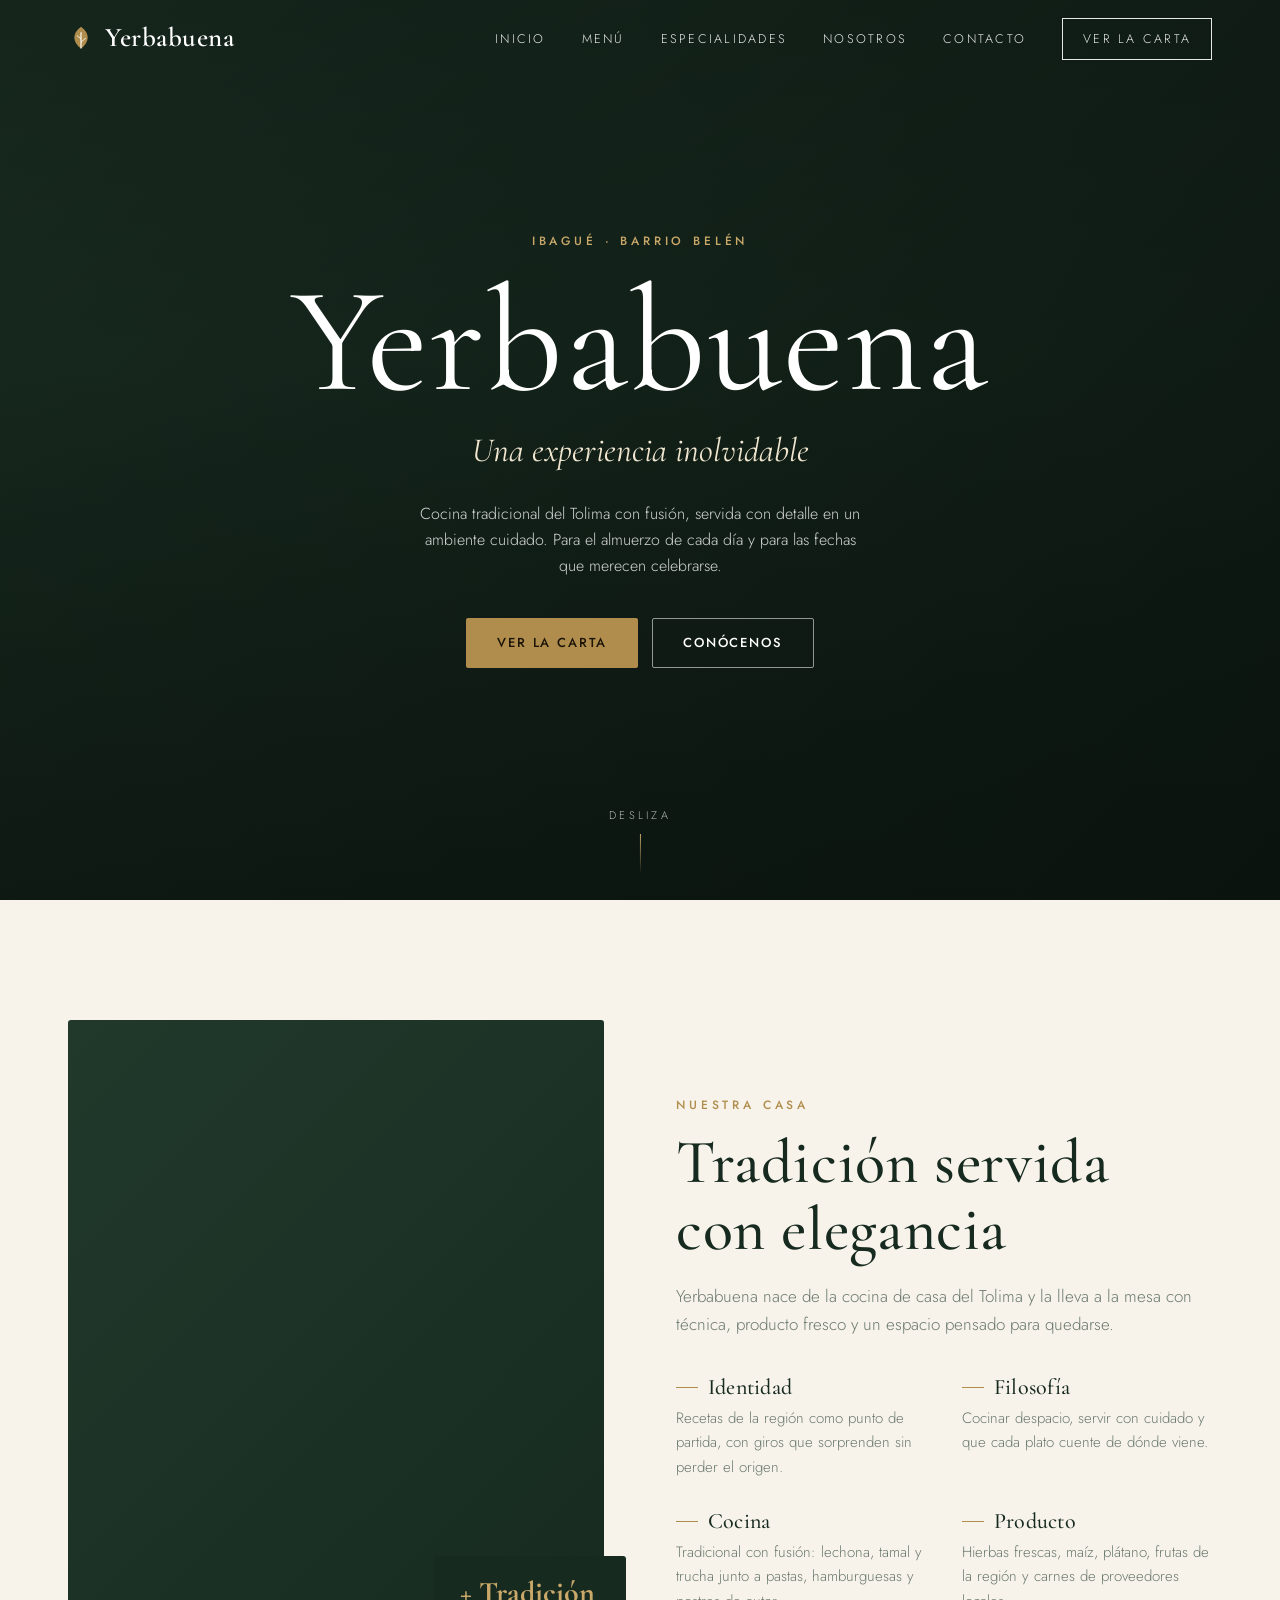
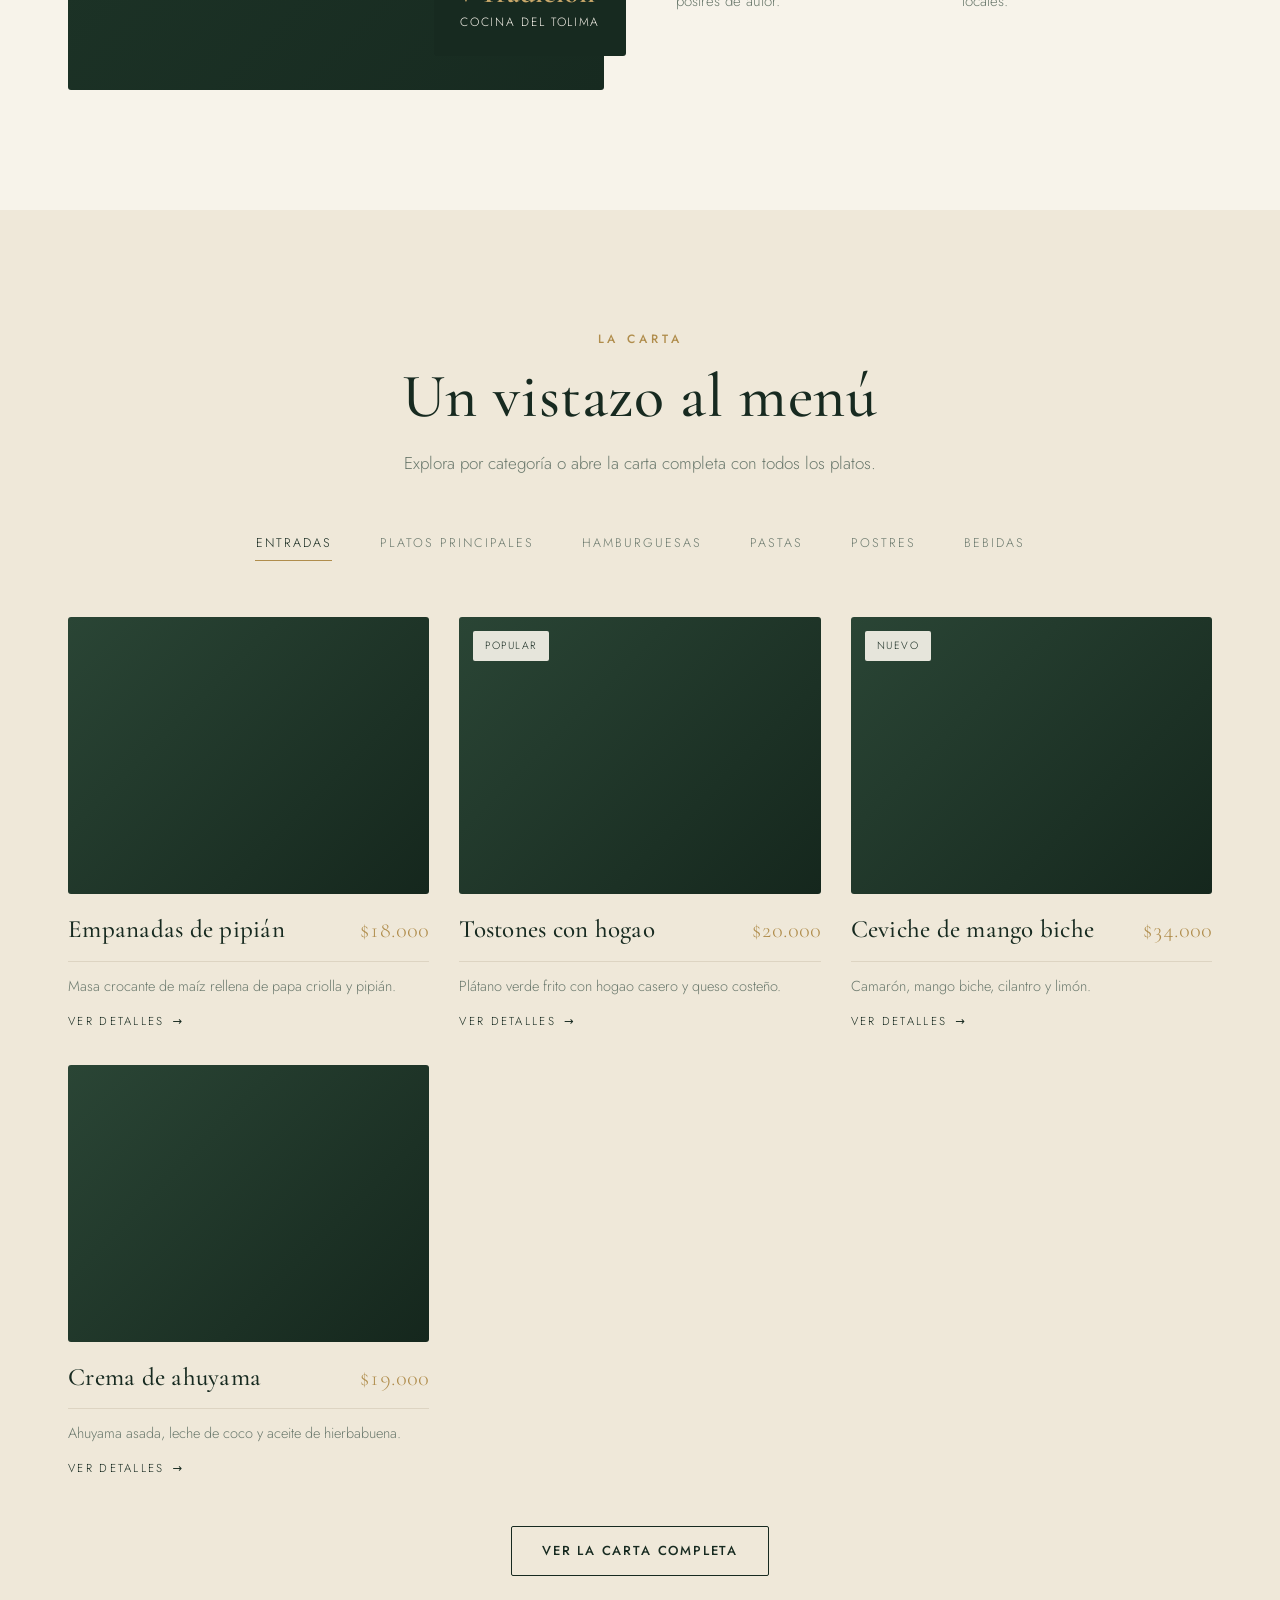
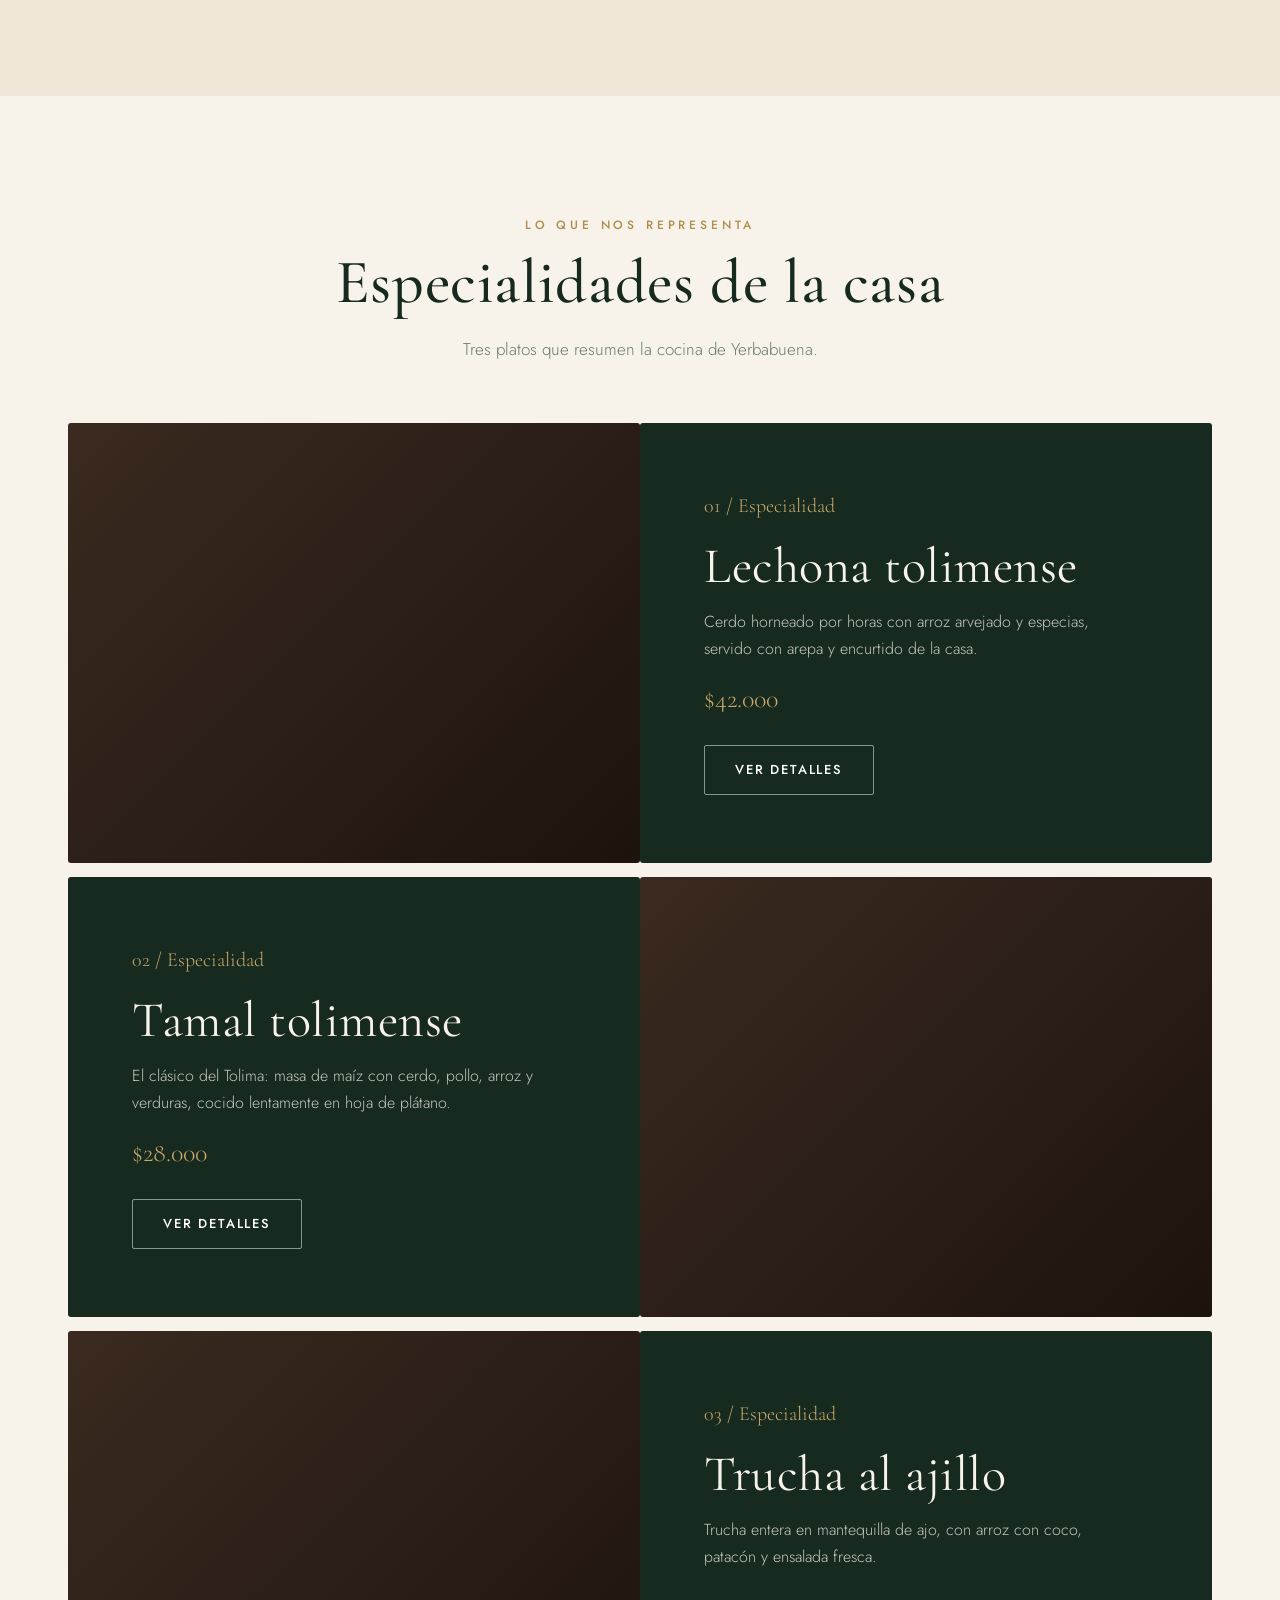
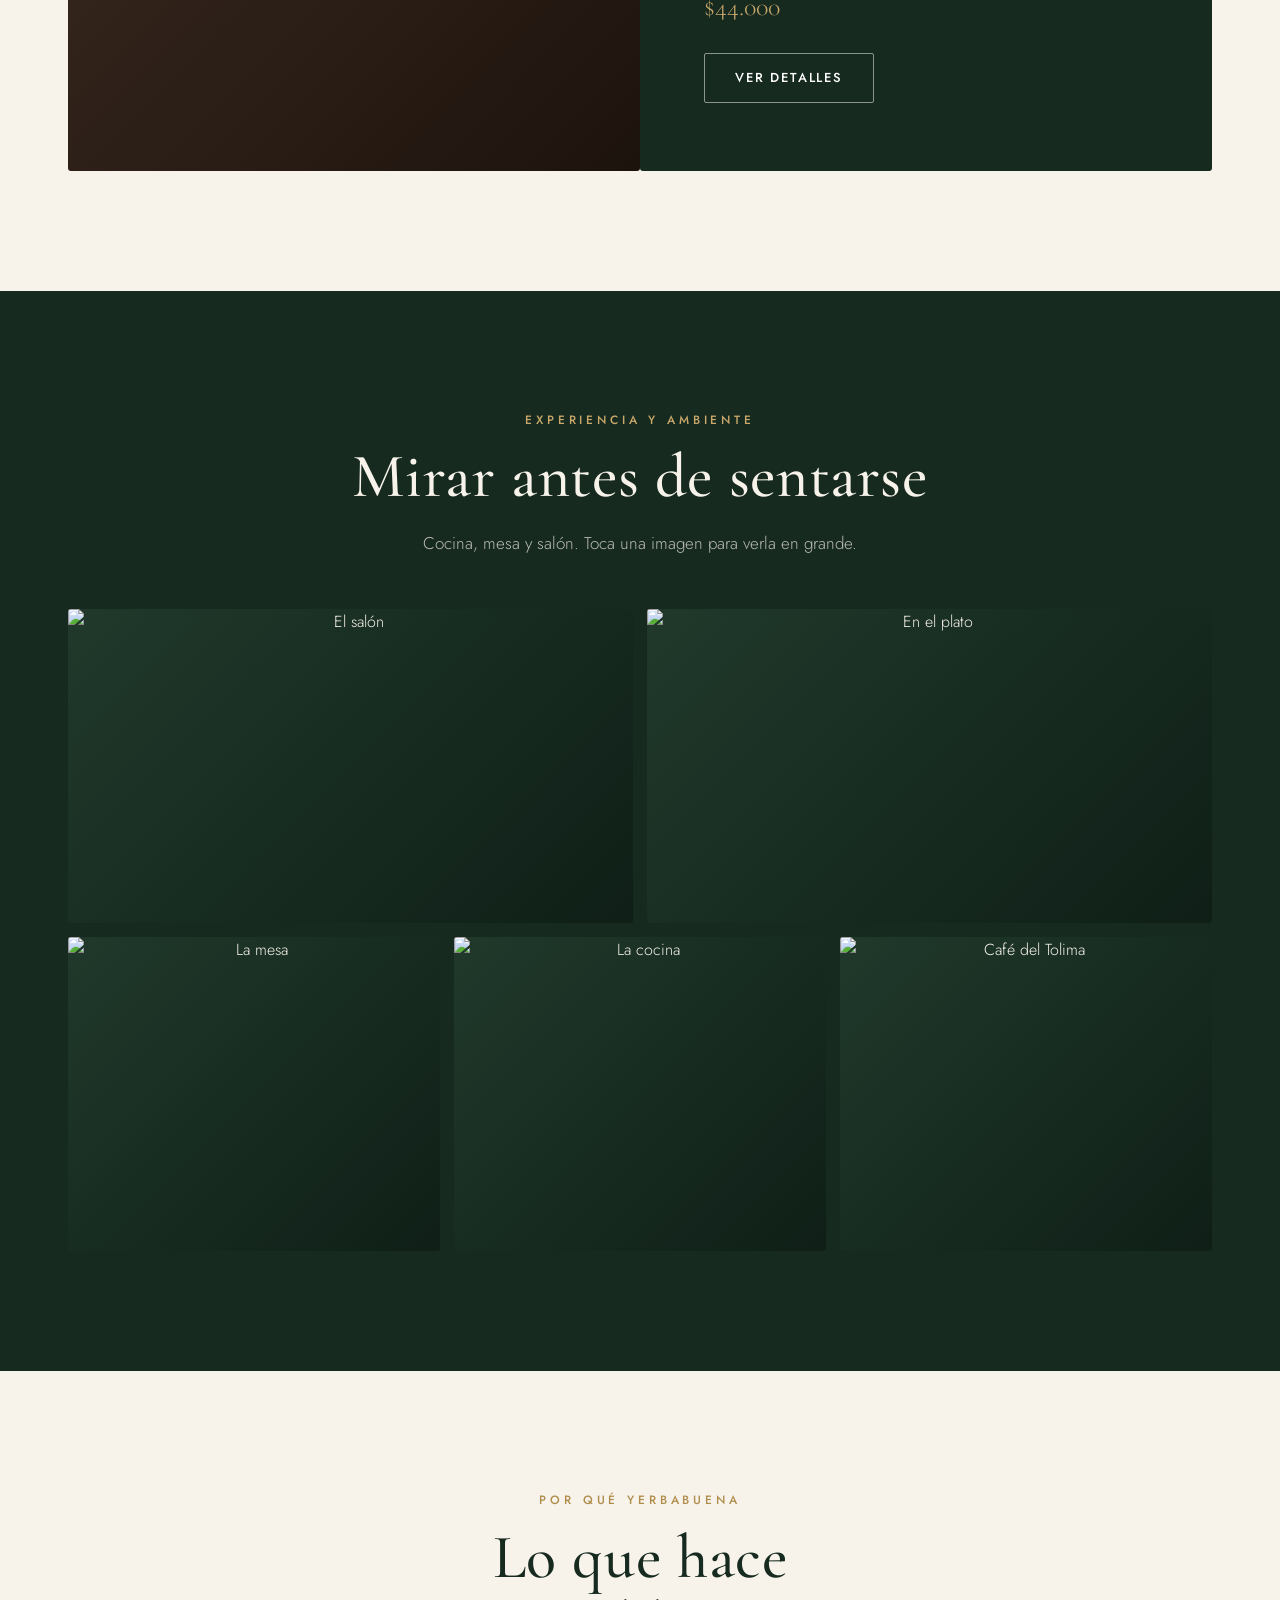
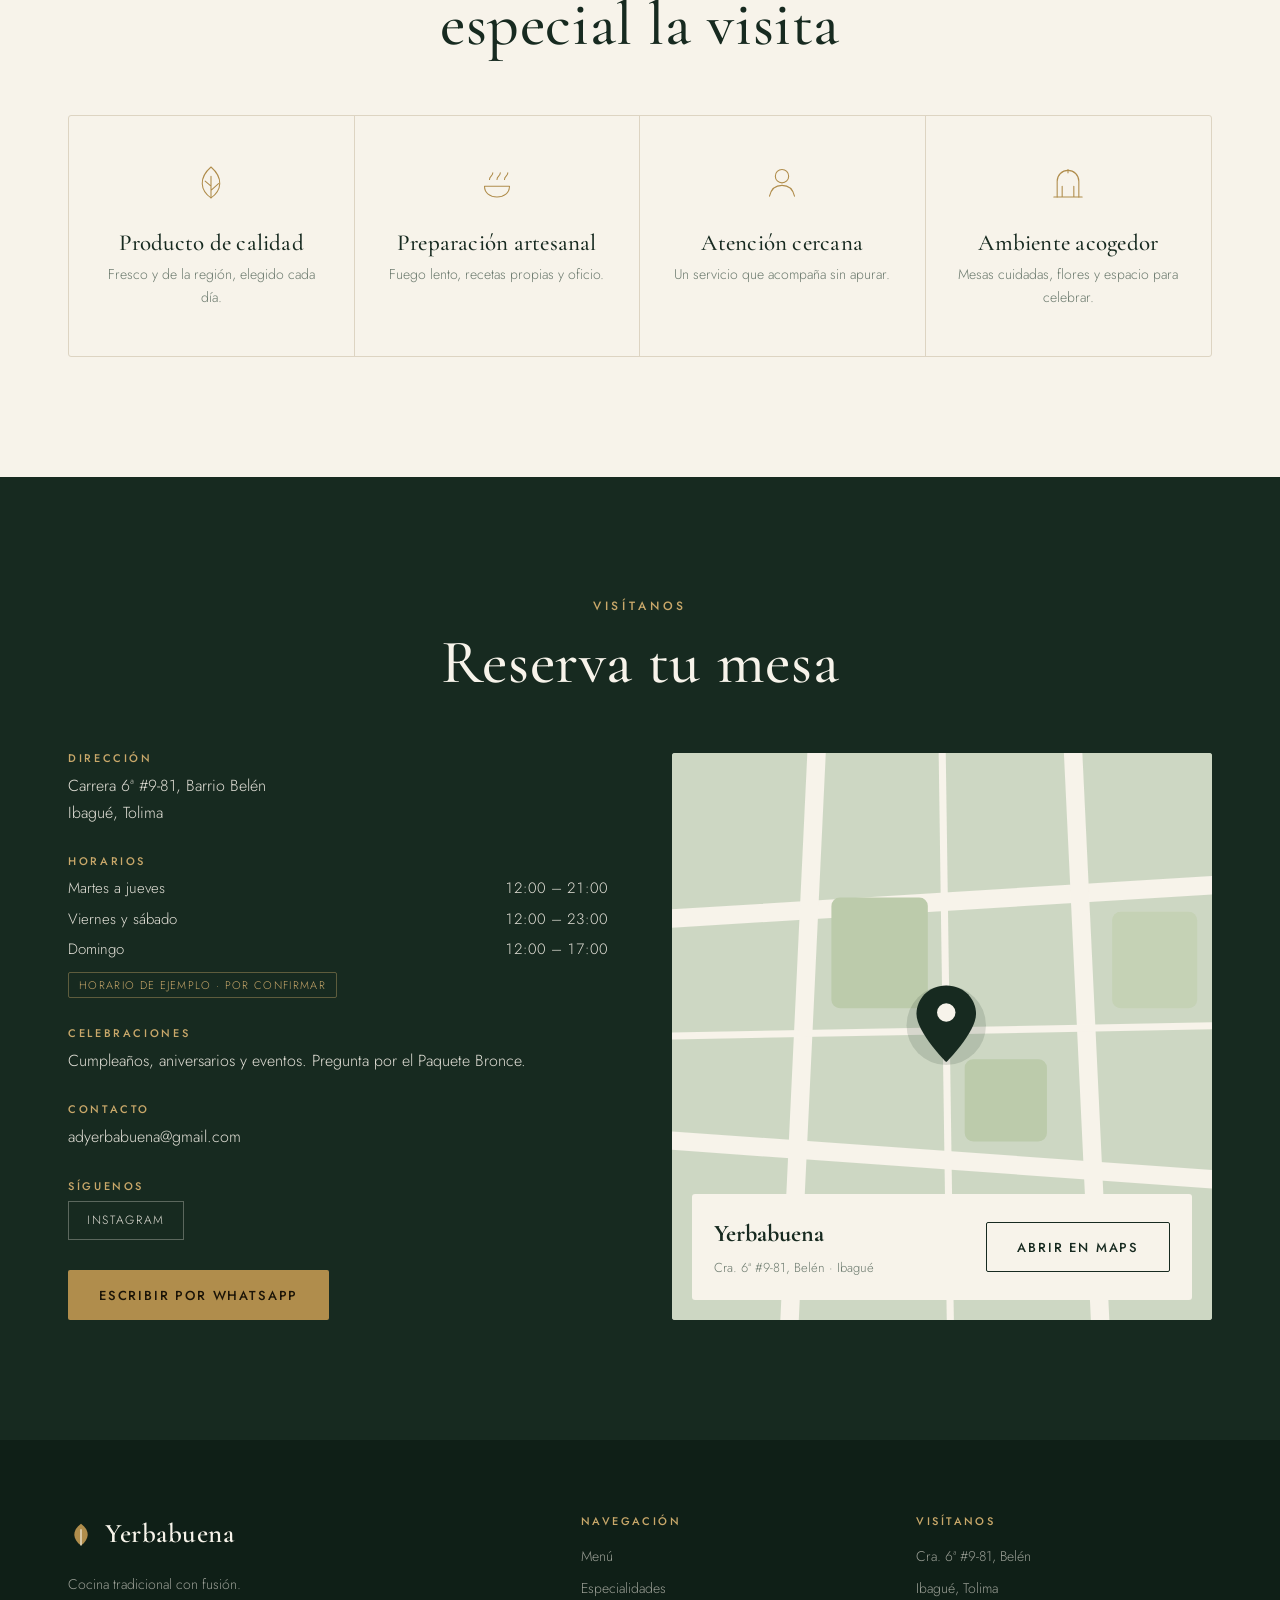
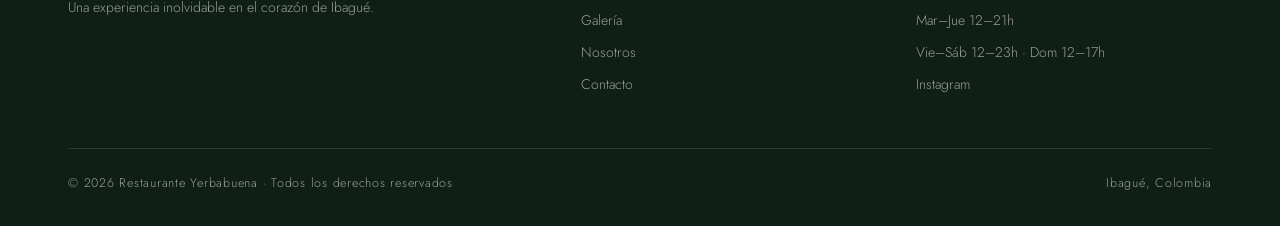
==== commit c33be634: "Añadir página de carta y separar código - Nueva página menu.html: carta completa organizada por cate" ====
--- a/index.html
+++ b/index.html
@@ -8,273 +8,10 @@
 <link rel="preconnect" href="https://fonts.googleapis.com">
 <link rel="preconnect" href="https://fonts.gstatic.com" crossorigin>
 <link href="https://fonts.googleapis.com/css2?family=Cormorant+Garamond:ital,wght@0,400;0,500;0,600;1,400;1,500&family=Jost:wght@300;400;500;600&display=swap" rel="stylesheet">
-<style>
-/* ============================================================
-   YERBABUENA — identidad: verde bosque + crema + latón (oro apagado).
-   Diseño editorial, fotografía a sangre, animación lenta y discreta.
-   ============================================================ */
-:root{
-  --crema:#f7f3ea;
-  --crema-2:#efe8d9;
-  --bosque:#172a20;
-  --bosque-2:#20392b;
-  --oliva:#5f7049;
-  --laton:#b08d4c;
-  --laton-claro:#c9a86a;
-  --tinta:#141a16;
-  --suave:#6c7a6e;
-  --linea:#ddd4c2;
-  --display:"Cormorant Garamond",Georgia,serif;
-  --body:"Jost",system-ui,sans-serif;
-  color-scheme:light;
-}
-*{box-sizing:border-box;margin:0;padding:0}
-html{scroll-behavior:smooth;scroll-padding-top:72px;-webkit-text-size-adjust:100%}
-body{background:var(--crema);color:var(--tinta);font-family:var(--body);font-weight:300;font-size:16px;line-height:1.65;overflow-x:hidden}
-img{display:block;width:100%;height:100%;object-fit:cover}
-a{color:inherit;text-decoration:none}
-button{font:inherit;color:inherit;cursor:pointer;background:none;border:0}
-:focus-visible{outline:2px solid var(--laton);outline-offset:3px}
-.wrap{max-width:1200px;margin:0 auto;padding:0 28px}
-section{padding:120px 0}
-h1,h2,h3{font-family:var(--display);font-weight:500;line-height:1.08;text-wrap:balance;letter-spacing:.01em}
-.label{font-size:12px;font-weight:500;letter-spacing:.32em;text-transform:uppercase;color:var(--laton)}
-.h2{font-size:clamp(38px,5.5vw,62px);color:var(--bosque)}
-.lead{color:var(--suave);max-width:54ch;margin-top:18px;font-size:17px}
-.center{text-align:center;margin:0 auto}
-.center .lead{margin-left:auto;margin-right:auto}
-
-/* Fotos: contenedor con degradado de respaldo; si la foto falla, queda el panel elegante */
-.ph{position:relative;overflow:hidden;background:linear-gradient(135deg,var(--bosque-2),var(--bosque))}
-.ph.e{background:linear-gradient(135deg,#2a4535,#15271d)}
-.ph.p{background:linear-gradient(135deg,#3a2a20,#1d130d)}
-.ph.h{background:linear-gradient(135deg,#3a2e1c,#201708)}
-.ph.pa{background:linear-gradient(135deg,#33401f,#1b240f)}
-.ph.po{background:linear-gradient(135deg,#3a2430,#1d0f15)}
-.ph.b{background:linear-gradient(135deg,#1f3f39,#0f201c)}
-.ph img{position:absolute;inset:0;transition:transform 1.1s cubic-bezier(.2,.6,.2,1),opacity .6s}
-.ph img.noimg{opacity:0}
-.ph::after{content:"";position:absolute;inset:0;background:linear-gradient(180deg,transparent 55%,rgba(10,18,13,.28));opacity:0;transition:opacity .5s}
-.ph:hover img{transform:scale(1.06)}
-
-/* Botones */
-.btn{display:inline-flex;align-items:center;justify-content:center;gap:9px;min-height:50px;padding:0 30px;border-radius:2px;font-size:13px;font-weight:500;letter-spacing:.14em;text-transform:uppercase;transition:background .35s,color .35s,border-color .35s,transform .35s;border:1px solid transparent}
-.btn-solid{background:var(--laton);color:#1b1407}
-.btn-solid:hover{background:var(--laton-claro)}
-.btn-line{border-color:rgba(255,255,255,.55);color:#fff}
-.btn-line:hover{background:rgba(255,255,255,.1);border-color:#fff}
-.btn-dark{border:1px solid var(--bosque);color:var(--bosque)}
-.btn-dark:hover{background:var(--bosque);color:var(--crema)}
-
-/* ===================== NAV ===================== */
-.nav{position:fixed;inset:0 0 auto;z-index:50;transition:background .4s,box-shadow .4s,padding .4s;padding:8px 0}
-.nav.solid{background:rgba(247,243,234,.95);backdrop-filter:blur(12px);box-shadow:0 1px 0 var(--linea)}
-.nav-in{display:flex;align-items:center;justify-content:space-between;height:60px}
-.logo{display:flex;align-items:center;gap:11px;font-family:var(--display);font-weight:600;font-size:27px;letter-spacing:.02em;color:#fff;transition:color .4s}
-.nav.solid .logo{color:var(--bosque)}
-.logo svg{width:26px;height:26px;flex:none}
-.links{display:flex;align-items:center;gap:36px;list-style:none}
-.links a{font-size:12.5px;letter-spacing:.18em;text-transform:uppercase;color:rgba(255,255,255,.9);transition:color .3s;position:relative}
-.nav.solid .links a{color:var(--tinta)}
-.links a:not(.navbtn)::after{content:"";position:absolute;left:0;right:100%;bottom:-6px;height:1px;background:var(--laton);transition:right .3s}
-.links a:not(.navbtn):hover::after{right:0}
-.navbtn{border:1px solid currentColor;padding:11px 20px;color:#fff}
-.nav.solid .navbtn{color:var(--bosque)}
-.navbtn:hover{background:var(--laton);border-color:var(--laton);color:#1b1407!important}
-.burger{display:none;width:46px;height:46px;color:#fff;z-index:60}
-.nav.solid .burger{color:var(--bosque)}
-.burger span{display:block;width:24px;height:1.5px;background:currentColor;margin:6px auto;transition:transform .3s,opacity .3s}
-.burger[aria-expanded="true"] span:nth-child(1){transform:translateY(7.5px) rotate(45deg)}
-.burger[aria-expanded="true"] span:nth-child(2){opacity:0}
-.burger[aria-expanded="true"] span:nth-child(3){transform:translateY(-7.5px) rotate(-45deg)}
-
-/* ===================== HERO ===================== */
-.hero{position:relative;height:100svh;min-height:600px;display:flex;align-items:center;justify-content:center;text-align:center;color:#fff;overflow:hidden}
-.hero-bg{position:absolute;inset:0;background:linear-gradient(135deg,#20392b,#0c1711)}
-.hero-bg img{animation:ken 20s ease-out forwards}
-@keyframes ken{from{transform:scale(1.12)}to{transform:scale(1)}}
-.hero::after{content:"";position:absolute;inset:0;background:linear-gradient(180deg,rgba(10,18,13,.5),rgba(10,18,13,.35) 40%,rgba(10,18,13,.72))}
-.hero-in{position:relative;z-index:2;padding:0 24px;max-width:860px}
-.hero .label{color:var(--laton-claro)}
-.hero h1{font-size:clamp(68px,13vw,150px);font-weight:400;line-height:.95;margin:18px 0 10px;letter-spacing:.01em}
-.hero .frase{font-family:var(--display);font-style:italic;font-weight:400;font-size:clamp(22px,3.2vw,34px);color:#f0e6cf}
-.hero p.txt{max-width:50ch;margin:22px auto 38px;color:rgba(255,255,255,.82);font-size:16px}
-.hero-btns{display:flex;gap:14px;justify-content:center;flex-wrap:wrap}
-.scroll-cue{position:absolute;bottom:26px;left:50%;transform:translateX(-50%);z-index:2;color:rgba(255,255,255,.7);font-size:11px;letter-spacing:.3em;text-transform:uppercase;display:flex;flex-direction:column;align-items:center;gap:10px}
-.scroll-cue i{display:block;width:1px;height:40px;background:linear-gradient(var(--laton-claro),transparent);animation:cue 2.2s ease-in-out infinite}
-@keyframes cue{0%,100%{opacity:.3;transform:scaleY(.6)}50%{opacity:1;transform:scaleY(1)}}
-
-/* ===================== NOSOTROS ===================== */
-.nosotros-in{display:grid;grid-template-columns:1fr 1fr;gap:72px;align-items:center}
-.nos-fig{position:relative}
-.nos-fig .ph{aspect-ratio:4/5;border-radius:3px}
-.nos-fig .tag{position:absolute;right:-22px;bottom:34px;background:var(--bosque);color:var(--crema);padding:22px 26px;max-width:210px;border-radius:3px}
-.nos-fig .tag b{font-family:var(--display);font-size:30px;display:block;color:var(--laton-claro);line-height:1}
-.nos-fig .tag span{font-size:12px;letter-spacing:.14em;text-transform:uppercase}
-.pilares{display:grid;grid-template-columns:1fr 1fr;gap:30px 36px;margin-top:38px}
-.pilar h3{font-size:22px;color:var(--bosque);margin-bottom:6px;display:flex;align-items:center;gap:10px}
-.pilar h3::before{content:"";width:22px;height:1px;background:var(--laton)}
-.pilar p{font-size:15px;color:var(--suave)}
-
-/* ===================== MENU ===================== */
-.menu{background:var(--crema-2)}
-.cats{display:flex;gap:4px;justify-content:center;flex-wrap:wrap;margin:44px auto 52px;max-width:860px}
-.cat{padding:12px 22px;font-size:12.5px;letter-spacing:.16em;text-transform:uppercase;color:var(--suave);position:relative;transition:color .3s}
-.cat::after{content:"";position:absolute;left:50%;right:50%;bottom:4px;height:1px;background:var(--laton);transition:left .3s,right .3s}
-.cat:hover{color:var(--bosque)}
-.cat[aria-pressed="true"]{color:var(--bosque)}
-.cat[aria-pressed="true"]::after{left:18%;right:18%}
-.grid{display:grid;grid-template-columns:repeat(3,1fr);gap:34px 30px}
-.card{cursor:pointer;display:flex;flex-direction:column}
-.card .ph{aspect-ratio:3/2.3;border-radius:3px}
-.card .tag{position:absolute;top:14px;left:14px;z-index:2;background:rgba(247,243,234,.92);color:var(--bosque);font-size:10.5px;letter-spacing:.14em;text-transform:uppercase;padding:6px 12px;border-radius:2px}
-.card .tag.Especialidad{background:var(--laton);color:#1b1407}
-.card-head{display:flex;justify-content:space-between;align-items:baseline;gap:14px;margin-top:18px;padding-bottom:12px;border-bottom:1px solid var(--linea)}
-.card h3{font-size:25px;color:var(--bosque);line-height:1.1}
-.card .precio{font-family:var(--display);font-size:22px;color:var(--laton);font-variant-numeric:tabular-nums;flex:none}
-.card p{font-size:14.5px;color:var(--suave);margin-top:12px}
-.card .ver{margin-top:14px;font-size:11.5px;letter-spacing:.2em;text-transform:uppercase;color:var(--bosque);display:inline-flex;gap:8px;align-items:center;transition:gap .3s}
-.card .ver span{transition:transform .3s}
-.card:hover .ver{color:var(--laton)}
-.card:hover .ver span{transform:translateX(5px)}
-.menu-nota{text-align:center;margin-top:52px;font-size:13px;letter-spacing:.04em;color:var(--suave)}
-
-/* ===================== ESPECIALIDADES ===================== */
-.esp-item{display:grid;grid-template-columns:1fr 1fr;align-items:stretch;gap:0}
-.esp-item+.esp-item{margin-top:14px}
-.esp-item .ph{aspect-ratio:auto;min-height:440px;border-radius:3px}
-.esp-item .txt{background:var(--bosque);color:var(--crema);padding:64px 64px;display:flex;flex-direction:column;justify-content:center;gap:16px;border-radius:3px}
-.esp-item:nth-child(even) .ph{order:2}
-.esp-num{font-family:var(--display);font-size:20px;color:var(--laton-claro)}
-.esp-item h3{font-size:clamp(34px,4.2vw,50px);color:var(--crema);font-weight:400}
-.esp-item p{color:rgba(247,243,234,.78);max-width:46ch;font-size:16px}
-.esp-item .precio{font-family:var(--display);font-size:26px;color:var(--laton-claro)}
-.esp-item .btn{align-self:flex-start;margin-top:8px;border-color:rgba(255,255,255,.5);color:#fff}
-.esp-item .btn:hover{background:var(--laton);border-color:var(--laton);color:#1b1407}
-
-/* ===================== GALERIA ===================== */
-.galeria{background:var(--bosque);color:var(--crema)}
-.galeria .h2,.contacto .h2{color:var(--crema)}
-.galeria .lead{color:rgba(247,243,234,.72)}
-.gal-grid{display:grid;grid-template-columns:repeat(6,1fr);grid-auto-rows:150px;gap:14px;margin-top:52px}
-.gal{position:relative;overflow:hidden;border-radius:3px;cursor:pointer;background:linear-gradient(135deg,#20392b,#0f1f17)}
-.gal img{transition:transform 1.1s cubic-bezier(.2,.6,.2,1)}
-.gal:hover img{transform:scale(1.07)}
-.gal::after{content:"";position:absolute;inset:0;background:linear-gradient(180deg,transparent 60%,rgba(8,14,10,.55));opacity:0;transition:opacity .4s}
-.gal:hover::after{opacity:1}
-.g1{grid-column:span 3;grid-row:span 2}
-.g2{grid-column:span 3;grid-row:span 2}
-.g3{grid-column:span 2;grid-row:span 2}
-.g4{grid-column:span 2;grid-row:span 2}
-.g5{grid-column:span 2;grid-row:span 2}
-
-/* ===================== EXPERIENCIA ===================== */
-.exp-grid{display:grid;grid-template-columns:repeat(4,1fr);gap:0;margin-top:56px;border:1px solid var(--linea);border-radius:3px;overflow:hidden}
-.exp{padding:46px 30px;text-align:center;border-right:1px solid var(--linea);transition:background .4s}
-.exp:last-child{border-right:0}
-.exp:hover{background:var(--crema-2)}
-.exp svg{width:40px;height:40px;margin:0 auto 20px;stroke:var(--laton);fill:none;stroke-width:1.3;stroke-linecap:round;stroke-linejoin:round}
-.exp h3{font-size:23px;color:var(--bosque);margin-bottom:8px}
-.exp p{font-size:14px;color:var(--suave)}
-
-/* ===================== CONTACTO ===================== */
-.contacto{background:var(--bosque);color:var(--crema)}
-.cont-in{display:grid;grid-template-columns:1fr 1fr;gap:64px;margin-top:56px;align-items:stretch}
-.info-lista{display:grid;gap:30px;align-content:start}
-.fila h3{font-family:var(--body);font-size:11px;font-weight:500;letter-spacing:.24em;text-transform:uppercase;color:var(--laton-claro);margin-bottom:8px}
-.fila p,.fila a{color:rgba(247,243,234,.9);font-size:16px}
-.fila a:hover{color:#fff;text-decoration:underline;text-underline-offset:4px}
-.horas{display:grid;grid-template-columns:auto 1fr;gap:6px 28px;font-size:15px;color:rgba(247,243,234,.9)}
-.horas dd{font-variant-numeric:tabular-nums;text-align:right}
-.nota-inline{display:inline-block;font-size:11px;letter-spacing:.12em;text-transform:uppercase;color:var(--laton-claro);border:1px solid rgba(201,168,106,.4);border-radius:2px;padding:3px 10px;margin-top:10px}
-.redes{display:flex;gap:10px;flex-wrap:wrap;margin-top:4px}
-.redes a{border:1px solid rgba(247,243,234,.3);padding:9px 18px;font-size:12px;letter-spacing:.14em;text-transform:uppercase;transition:background .3s}
-.redes a:hover{background:rgba(247,243,234,.1);text-decoration:none}
-.mapa{position:relative;border-radius:3px;overflow:hidden;min-height:440px;background:#cdd7c3}
-.mapa svg{position:absolute;inset:0;width:100%;height:100%}
-.mapa .pin-card{position:absolute;left:20px;right:20px;bottom:20px;background:var(--crema);color:var(--tinta);border-radius:3px;padding:20px 22px;display:flex;justify-content:space-between;align-items:center;gap:14px;flex-wrap:wrap}
-.mapa .pin-card b{font-family:var(--display);font-size:24px;color:var(--bosque);display:block}
-.mapa .pin-card small{font-size:13px;color:var(--suave)}
-
-/* ===================== FOOTER ===================== */
-footer{background:#0f1f17;color:rgba(247,243,234,.6);padding:72px 0 32px;font-size:14px}
-.foot{display:grid;grid-template-columns:1.6fr 1fr 1fr;gap:40px}
-footer .logo{color:var(--crema);margin-bottom:16px}
-footer h4{font-family:var(--body);font-size:11px;font-weight:500;letter-spacing:.22em;text-transform:uppercase;color:var(--laton-claro);margin-bottom:14px}
-footer ul{list-style:none;display:grid;gap:9px}
-footer a:hover{color:#fff}
-.copy{border-top:1px solid rgba(247,243,234,.12);margin-top:52px;padding-top:24px;display:flex;justify-content:space-between;gap:10px;flex-wrap:wrap;font-size:12.5px;letter-spacing:.06em}
-
-/* ===================== MODAL ===================== */
-.modal{position:fixed;inset:0;z-index:100;background:rgba(10,18,13,.7);backdrop-filter:blur(4px);display:none;align-items:center;justify-content:center;padding:20px;opacity:0;transition:opacity .35s}
-.modal.open{display:flex;opacity:1}
-.panel{background:var(--crema);border-radius:4px;max-width:900px;width:100%;max-height:90vh;overflow:auto;display:grid;grid-template-columns:1fr 1fr;position:relative;transform:translateY(16px);transition:transform .4s cubic-bezier(.2,.6,.2,1)}
-.modal.open .panel{transform:none}
-.panel .m-ph{position:relative;min-height:360px;overflow:hidden}
-.panel.solo{grid-template-columns:1fr;max-width:760px}
-.panel.solo .m-ph{min-height:0;aspect-ratio:3/2}
-.m-info{padding:52px 46px;display:flex;flex-direction:column;gap:14px}
-.m-info .cat-lbl{font-size:11px;letter-spacing:.24em;text-transform:uppercase;color:var(--laton)}
-.m-info h3{font-size:40px;color:var(--bosque);font-weight:400;line-height:1}
-.m-info .d-full{color:var(--suave);font-size:16px}
-.ing-ttl{font-size:11px;letter-spacing:.2em;text-transform:uppercase;color:var(--bosque);margin-top:4px}
-.ing{display:flex;flex-wrap:wrap;gap:8px;list-style:none;padding:0}
-.ing li{border:1px solid var(--linea);border-radius:2px;padding:5px 13px;font-size:13px;color:var(--suave)}
-.m-precio{font-family:var(--display);font-size:32px;color:var(--laton);margin-top:2px}
-.cerrar{position:absolute;top:16px;right:16px;z-index:3;width:44px;height:44px;border-radius:50%;background:rgba(247,243,234,.92);font-size:20px;line-height:1;color:var(--bosque);box-shadow:0 6px 20px rgba(0,0,0,.2)}
-.cerrar:hover{background:#fff}
-
-/* ===================== REVEAL ===================== */
-.reveal{opacity:0;transform:translateY(22px);transition:opacity 1s cubic-bezier(.2,.6,.2,1),transform 1s cubic-bezier(.2,.6,.2,1)}
-.reveal.in{opacity:1;transform:none}
-@media (prefers-reduced-motion:reduce){*{animation:none!important}html{scroll-behavior:auto}.reveal{opacity:1;transform:none;transition:none}.hero-bg img{animation:none}}
-
-/* ===================== RESPONSIVE ===================== */
-@media (max-width:980px){
-  section{padding:88px 0}
-  .burger{display:block}
-  .links{position:fixed;inset:0 0 0 auto;width:min(80vw,340px);background:var(--crema);flex-direction:column;align-items:stretch;justify-content:center;gap:0;padding:40px 36px;transform:translateX(100%);transition:transform .4s cubic-bezier(.2,.6,.2,1);box-shadow:-30px 0 60px -30px rgba(0,0,0,.4)}
-  .links.open{transform:none}
-  .links a{color:var(--tinta)!important;font-size:15px;padding:18px 0;border-bottom:1px solid var(--linea)}
-  .links a::after{display:none}
-  .links .navbtn{border:1px solid var(--bosque);color:var(--bosque)!important;text-align:center;margin-top:22px;justify-content:center}
-  .nosotros-in,.cont-in{grid-template-columns:1fr;gap:48px}
-  .nos-fig .ph{aspect-ratio:16/11}
-  .nos-fig .tag{right:16px}
-  .esp-item{grid-template-columns:1fr}
-  .esp-item:nth-child(even) .ph{order:0}
-  .esp-item .ph{min-height:300px}
-  .esp-item .txt{padding:44px 32px}
-  .grid{grid-template-columns:repeat(2,1fr);gap:26px 22px}
-  .exp-grid{grid-template-columns:1fr 1fr}
-  .exp:nth-child(2){border-right:0}
-  .exp:nth-child(1),.exp:nth-child(2){border-bottom:1px solid var(--linea)}
-  .panel{grid-template-columns:1fr;max-width:460px}
-  .panel .m-ph{aspect-ratio:3/2;min-height:0}
-  .m-info{padding:36px 30px}
-  .foot{grid-template-columns:1fr 1fr}
-  .foot>div:first-child{grid-column:1/-1}
-  .gal-grid{grid-template-columns:repeat(2,1fr);grid-auto-rows:140px}
-  .g1,.g2,.g3,.g4,.g5{grid-column:span 1;grid-row:span 1}
-  .g1,.g4{grid-column:span 2}
-}
-@media (max-width:560px){
-  .wrap{padding:0 20px}
-  section{padding:72px 0}
-  .cats{flex-wrap:nowrap;overflow-x:auto;justify-content:flex-start;margin-left:-20px;margin-right:-20px;padding:0 20px;scrollbar-width:none}
-  .cats::-webkit-scrollbar{display:none}
-  .cat{white-space:nowrap;flex:none}
-  .grid{grid-template-columns:1fr;gap:30px}
-  .pilares{grid-template-columns:1fr}
-  .exp-grid{grid-template-columns:1fr}
-  .exp{border-right:0;border-bottom:1px solid var(--linea)}
-  .exp:last-child{border-bottom:0}
-}
-</style>
+<link rel="stylesheet" href="styles.css">
 </head>
 <body>
 
-<!-- ===================== NAV ===================== -->
 <header class="nav" id="nav">
   <div class="wrap nav-in">
     <a class="logo" href="#inicio" aria-label="Yerbabuena, inicio">
@@ -284,17 +21,16 @@
     <button class="burger" id="burger" aria-label="Abrir menú" aria-expanded="false" aria-controls="links"><span></span><span></span><span></span></button>
     <ul class="links" id="links">
       <li><a href="#inicio">Inicio</a></li>
-      <li><a href="#menu">Menú</a></li>
+      <li><a href="menu.html">Menú</a></li>
       <li><a href="#especialidades">Especialidades</a></li>
       <li><a href="#nosotros">Nosotros</a></li>
       <li><a href="#contacto">Contacto</a></li>
-      <li><a class="navbtn" href="#menu">Explorar menú</a></li>
+      <li><a class="navbtn" href="menu.html">Ver la carta</a></li>
     </ul>
   </div>
 </header>
 
 <main>
-<!-- ===================== HERO ===================== -->
 <section class="hero" id="inicio">
   <div class="hero-bg" id="hero-bg"></div>
   <div class="hero-in">
@@ -303,14 +39,13 @@
     <p class="frase">Una experiencia inolvidable</p>
     <p class="txt">Cocina tradicional del Tolima con fusión, servida con detalle en un ambiente cuidado. Para el almuerzo de cada día y para las fechas que merecen celebrarse.</p>
     <div class="hero-btns">
-      <a class="btn btn-solid" href="#menu">Descubrir el menú</a>
+      <a class="btn btn-solid" href="menu.html">Ver la carta</a>
       <a class="btn btn-line" href="#nosotros">Conócenos</a>
     </div>
   </div>
   <div class="scroll-cue">Desliza<i></i></div>
 </section>
 
-<!-- ===================== NOSOTROS ===================== -->
 <section id="nosotros">
   <div class="wrap nosotros-in">
     <div class="nos-fig reveal">
@@ -331,21 +66,19 @@
   </div>
 </section>
 
-<!-- ===================== MENU ===================== -->
 <section class="menu" id="menu">
   <div class="wrap">
     <div class="center reveal" style="max-width:640px">
       <p class="label">La carta</p>
-      <h2 class="h2" style="margin-top:14px">Nuestro menú</h2>
-      <p class="lead">Elige una categoría y abre cada plato para ver sus ingredientes.</p>
+      <h2 class="h2" style="margin-top:14px">Un vistazo al menú</h2>
+      <p class="lead">Explora por categoría o abre la carta completa con todos los platos.</p>
     </div>
     <div class="cats reveal" id="cats" role="group" aria-label="Categorías del menú"></div>
     <div class="grid" id="grid" aria-live="polite"></div>
-    <p class="menu-nota">Platos y precios de ejemplo, por confirmar con el restaurante · Si tienes alguna alergia, avísanos al pedir.</p>
-  </div>
-</section>
-
-<!-- ===================== ESPECIALIDADES ===================== -->
+    <div class="center" style="margin-top:48px"><a class="btn btn-dark" href="menu.html">Ver la carta completa</a></div>
+  </div>
+</section>
+
 <section id="especialidades">
   <div class="wrap">
     <div class="center reveal" style="max-width:640px">
@@ -357,7 +90,6 @@
   </div>
 </section>
 
-<!-- ===================== GALERIA ===================== -->
 <section class="galeria" id="galeria">
   <div class="wrap">
     <div class="center reveal" style="max-width:640px">
@@ -369,7 +101,6 @@
   </div>
 </section>
 
-<!-- ===================== EXPERIENCIA ===================== -->
 <section id="experiencia">
   <div class="wrap">
     <div class="center reveal" style="max-width:640px">
@@ -385,7 +116,6 @@
   </div>
 </section>
 
-<!-- ===================== CONTACTO ===================== -->
 <section class="contacto" id="contacto">
   <div class="wrap">
     <div class="center reveal" style="max-width:640px">
@@ -418,7 +148,6 @@
 </section>
 </main>
 
-<!-- ===================== FOOTER ===================== -->
 <footer>
   <div class="wrap">
     <div class="foot">
@@ -426,74 +155,22 @@
         <a class="logo" href="#inicio"><svg viewBox="0 0 32 32" aria-hidden="true"><path d="M16 29C6 21 4 11 16 2c12 9 10 19 0 27z" fill="#b08d4c"/><path d="M16 29V9" stroke="#f7f3ea" stroke-width="1.4" fill="none"/></svg>Yerbabuena</a>
         <p>Cocina tradicional con fusión.<br>Una experiencia inolvidable en el corazón de Ibagué.</p>
       </div>
-      <div><h4>Navegación</h4><ul><li><a href="#menu">Menú</a></li><li><a href="#especialidades">Especialidades</a></li><li><a href="#galeria">Galería</a></li><li><a href="#nosotros">Nosotros</a></li><li><a href="#contacto">Contacto</a></li></ul></div>
+      <div><h4>Navegación</h4><ul><li><a href="menu.html">Menú</a></li><li><a href="#especialidades">Especialidades</a></li><li><a href="#galeria">Galería</a></li><li><a href="#nosotros">Nosotros</a></li><li><a href="#contacto">Contacto</a></li></ul></div>
       <div><h4>Visítanos</h4><ul><li>Cra. 6ª #9-81, Belén</li><li>Ibagué, Tolima</li><li>Mar–Jue 12–21h</li><li>Vie–Sáb 12–23h · Dom 12–17h</li><li><a href="https://www.instagram.com/yerbabuenarestaurante_/" target="_blank" rel="noopener">Instagram</a></li></ul></div>
     </div>
     <div class="copy"><span>© 2026 Restaurante Yerbabuena · Todos los derechos reservados</span><span>Ibagué, Colombia</span></div>
   </div>
 </footer>
 
-<!-- ===================== MODAL ===================== -->
 <div class="modal" id="modal" role="dialog" aria-modal="true" aria-labelledby="m-titulo" aria-hidden="true">
   <div class="panel" id="panel"><button class="cerrar" id="cerrar" aria-label="Cerrar">✕</button><div id="m-contenido" style="display:contents"></div></div>
 </div>
 
+<script src="data.js"></script>
 <script>
-/* ---------- Ajustes del restaurante (reemplazar con datos reales) ---------- */
-var WHATSAPP = "57XXXXXXXXXX"; // indicativo + número, sin signos. Ej: 573001234567
-var MAPS = "https://www.google.com/maps/search/?api=1&query=" + encodeURIComponent("Carrera 6 #9-81, Barrio Belén, Ibagué, Colombia");
-
-/* ---------- Fotos de stock (Unsplash). Reemplazar por fotos reales del restaurante. ---------- */
-function img(id,w){return "https://images.unsplash.com/photo-"+id+"?auto=format&fit=crop&w="+(w||900)+"&q=70"}
-var PIC={
-  plate:"1504674900247-0877df9cc836", fine:"1559339352-11d035aa65de", plating:"1559847844-5315695dadae",
-  pasta:"1473093295043-cdd812d0e601", penne:"1563379926898-05f4575a45d8", burger:"1568901346375-23c9450c58cd",
-  burger2:"1565299624946-b28f40a0ae38", bowl:"1546069901-ba9599a7e63c", salad:"1540189549336-e6e99c3679fe",
-  seafood:"1476224203421-9ac39bcb3327", salmon:"1467003909585-2f8a72700288", dessert:"1551024601-bec78aea704b",
-  cake:"1514362545857-3bc16c4c7d1b", flatlay:"1551218808-94e220e084d2", coffee:"1466978913421-dad2ebd01d17",
-  drink:"1544145945-f90425340c7e", interior:"1414235077428-338989a2e8c0", interior2:"1517248135467-4c7edcad34c4",
-  table:"1432139555190-58524dae6a55"
-};
-/* Imagen con respaldo: si la foto no carga, queda el degradado del contenedor */
-function phHTML(cls,id,w,alt){return '<div class="ph '+cls+'"><img src="'+img(id,w)+'" alt="'+(alt||"")+'" loading="lazy" onerror="this.classList.add(\'noimg\')"></div>'}
-
-/* ---------- Menú (ejemplo) ---------- */
-var CATS=["Entradas","Platos principales","Hamburguesas","Pastas","Postres","Bebidas"];
-var CLS=["e","p","h","pa","po","b"];
-var D=[
- {c:0,n:"Empanadas de pipián",p:18000,pic:"flatlay",d:"Masa crocante de maíz rellena de papa criolla y pipián.",l:"Tres empanadas doradas al momento, rellenas de papa criolla guisada con pipián, servidas con ají de maní y limón.",i:["Maíz","Papa criolla","Pipián","Ají de maní"]},
- {c:0,n:"Tostones con hogao",p:20000,pic:"plate",t:"Popular",d:"Plátano verde frito con hogao casero y queso costeño.",l:"Plátano verde frito dos veces, coronado con hogao de tomate y cebolla larga y queso costeño rallado.",i:["Plátano verde","Hogao","Queso costeño"]},
- {c:0,n:"Ceviche de mango biche",p:34000,pic:"seafood",t:"Nuevo",d:"Camarón, mango biche, cilantro y limón.",l:"Camarón cocido en limón con mango biche, cebolla morada, cilantro y un toque de ají dulce.",i:["Camarón","Mango biche","Cilantro","Limón"]},
- {c:0,n:"Crema de ahuyama",p:19000,pic:"salad",d:"Ahuyama asada, leche de coco y aceite de hierbabuena.",l:"Crema sedosa de ahuyama asada con leche de coco, terminada con aceite de hierbabuena y semillas tostadas.",i:["Ahuyama","Leche de coco","Hierbabuena"]},
- {c:1,n:"Lechona tolimense",p:42000,pic:"fine",t:"Especialidad",esp:1,d:"Cerdo y arroz arvejado horneados lentamente.",l:"Cerdo horneado por horas con arroz arvejado y especias, servido con arepa y encurtido de la casa.",i:["Cerdo","Arroz","Arveja","Arepa"]},
- {c:1,n:"Tamal tolimense",p:28000,pic:"plate",t:"Especialidad",esp:1,d:"Masa de maíz, cerdo, pollo y verduras en hoja de plátano.",l:"El clásico del Tolima: masa de maíz con cerdo, pollo, arroz y verduras, cocido lentamente en hoja de plátano.",i:["Maíz","Cerdo","Pollo","Hoja de plátano"]},
- {c:1,n:"Bandeja Yerbabuena",p:46000,pic:"plating",t:"Popular",d:"Lomo, chorizo, chicharrón, huevo, frijoles y arepa.",l:"Nuestra versión de la bandeja: lomo de res, chorizo, chicharrón, huevo, frijoles, arroz, plátano maduro y arepa.",i:["Lomo de res","Chorizo","Chicharrón","Frijoles"]},
- {c:1,n:"Trucha al ajillo",p:44000,pic:"salmon",t:"Especialidad",esp:1,d:"Trucha entera, mantequilla de ajo y arroz con coco.",l:"Trucha entera en mantequilla de ajo, con arroz con coco, patacón y ensalada fresca.",i:["Trucha","Ajo","Arroz con coco","Limón"]},
- {c:2,n:"Hamburguesa de lechona",p:36000,pic:"burger",t:"Nuevo",d:"Lechona desmechada, queso y salsa de ají dulce.",l:"Pan brioche con lechona desmechada, queso doble crema, cebolla encurtida y salsa de ají dulce. Con papas criollas.",i:["Pan brioche","Lechona","Queso","Ají dulce"]},
- {c:2,n:"Clásica de res",p:32000,pic:"burger2",d:"Carne de res 180 g, queso, lechuga y tomate.",l:"Carne de res de 180 g a la plancha, queso cheddar, lechuga, tomate y salsa de la casa.",i:["Res 180 g","Cheddar","Lechuga","Tomate"]},
- {c:2,n:"Hamburguesa de hongos",p:30000,pic:"burger",d:"Portobello asado, queso y pesto de hierbabuena.",l:"Portobello asado con queso fresco, rúgula y pesto de hierbabuena. Versión vegetariana.",i:["Portobello","Queso fresco","Rúgula","Pesto"]},
- {c:2,n:"Pollo crocante",p:31000,pic:"burger2",d:"Pechuga apanada, repollo y mayonesa de ají.",l:"Pechuga apanada con panko, repollo morado, pepinillos y mayonesa de ají.",i:["Pechuga","Panko","Repollo","Mayonesa de ají"]},
- {c:3,n:"Pasta al pesto de yerbabuena",p:34000,pic:"pasta",t:"Popular",d:"Fettuccine, pesto fresco, queso y nueces.",l:"Fettuccine con pesto de hierbabuena y albahaca, queso parmesano y nueces tostadas.",i:["Fettuccine","Hierbabuena","Albahaca","Nueces"]},
- {c:3,n:"Lasaña criolla",p:38000,pic:"pasta",d:"Carne desmechada, hogao y queso de la región.",l:"Capas de pasta, carne desmechada guisada con hogao, salsa blanca y queso gratinado.",i:["Pasta","Carne desmechada","Hogao","Queso"]},
- {c:3,n:"Penne al lomo",p:40000,pic:"penne",d:"Penne con tiras de lomo y salsa de champiñones.",l:"Penne con tiras de lomo fino salteadas, champiñones y crema ligera con pimienta verde.",i:["Penne","Lomo fino","Champiñones","Crema"]},
- {c:3,n:"Spaghetti de camarones",p:42000,pic:"seafood",d:"Camarones al ajillo, tomate cherry y albahaca.",l:"Spaghetti con camarones salteados al ajillo, tomate cherry, albahaca y un toque de ají.",i:["Spaghetti","Camarón","Tomate cherry","Albahaca"]},
- {c:4,n:"Tres leches de maracuyá",p:16000,pic:"cake",t:"Popular",d:"Bizcocho húmedo, crema ligera y maracuyá.",l:"Bizcocho bañado en tres leches con crema ligera y coulis de maracuyá fresco.",i:["Bizcocho","Tres leches","Maracuyá"]},
- {c:4,n:"Brevas con arequipe",p:15000,pic:"dessert",d:"Brevas en almíbar, arequipe artesanal y queso.",l:"Brevas en almíbar de panela acompañadas de arequipe artesanal y queso fresco.",i:["Brevas","Arequipe","Queso fresco"]},
- {c:4,n:"Volcán de cacao",p:19000,pic:"plating",t:"Nuevo",d:"Chocolate tibio con centro fluido y helado.",l:"Volcán de cacao colombiano con centro fluido, helado de vainilla y frutos rojos.",i:["Cacao","Vainilla","Frutos rojos"]},
- {c:4,n:"Helado de café del Tolima",p:14000,pic:"dessert",d:"Dos bolas de helado de café de origen.",l:"Helado artesanal hecho con café del Tolima y crocante de panela.",i:["Café","Leche","Panela"]},
- {c:5,n:"Limonada de hierbabuena",p:11000,pic:"drink",t:"Popular",d:"Limón, hierbabuena fresca y hielo.",l:"Limonada natural con hierbabuena recién macerada. Disponible con coco.",i:["Limón","Hierbabuena","Hielo"]},
- {c:5,n:"Jugos naturales",p:10000,pic:"drink",d:"Lulo, mora, maracuyá o mango.",l:"Jugos hechos al momento con fruta fresca, en agua o en leche.",i:["Lulo","Mora","Maracuyá","Mango"]},
- {c:5,n:"Café del Tolima",p:7000,pic:"coffee",d:"Café de origen en prensa francesa.",l:"Café de la región preparado en prensa francesa. Pregunta por el origen del día.",i:["Café de origen","Agua filtrada"]},
- {c:5,n:"Cerveza artesanal",p:14000,pic:"drink",d:"Referencias del día, bien frías.",l:"Selección de cervezas artesanales colombianas. Pregunta por las referencias del día.",i:["Cebada","Lúpulo"]}
-];
-function money(n){return "$"+n.toLocaleString("es-CO")}
-function wa(t){return "https://wa.me/"+WHATSAPP+"?text="+encodeURIComponent(t)}
-
-/* ---------- Hero / Nosotros ---------- */
 document.getElementById("hero-bg").innerHTML='<img src="'+img(PIC.fine,1800)+'" alt="Plato de la casa" onerror="this.style.display=\'none\'">';
 document.getElementById("nos-ph").innerHTML='<img src="'+img(PIC.interior,1000)+'" alt="El salón de Yerbabuena" loading="lazy" onerror="this.classList.add(\'noimg\')">';
 
-/* ---------- Menú ---------- */
 var activeCat=0;
 function renderCats(){
   document.getElementById("cats").innerHTML=CATS.map(function(c,i){return '<button class="cat" type="button" data-cat="'+i+'" aria-pressed="'+(i===activeCat)+'">'+c+'</button>'}).join("");
@@ -513,7 +190,6 @@
 document.getElementById("grid").addEventListener("click",onCard);
 document.getElementById("grid").addEventListener("keydown",function(e){if((e.key==="Enter"||e.key===" ")&&e.target.closest("[data-dish]")){e.preventDefault();onCard(e)}});
 
-/* ---------- Especialidades ---------- */
 (function(){
   var html="",n=0;
   D.forEach(function(d,i){ if(!d.esp)return; n++;
@@ -526,7 +202,6 @@
   c.addEventListener("click",function(e){var b=e.target.closest("[data-dish]");if(b)openDish(+b.dataset.dish,b)});
 })();
 
-/* ---------- Galería ---------- */
 var GAL=[{p:"interior",t:"El salón",c:"g1"},{p:"plating",t:"En el plato",c:"g2"},{p:"table",t:"La mesa",c:"g3"},{p:"flatlay",t:"La cocina",c:"g4"},{p:"coffee",t:"Café del Tolima",c:"g5"}];
 (function(){
   var g=document.getElementById("gal");
@@ -534,7 +209,6 @@
   g.addEventListener("click",function(e){var b=e.target.closest("[data-gal]");if(b)openGal(+b.dataset.gal,b)});
 })();
 
-/* ---------- Modal ---------- */
 var modal=document.getElementById("modal"),panel=document.getElementById("panel"),mc=document.getElementById("m-contenido"),last=null;
 function show(html,solo,trigger){last=trigger||document.activeElement;panel.classList.toggle("solo",!!solo);mc.innerHTML=html;modal.classList.add("open");modal.setAttribute("aria-hidden","false");document.body.style.overflow="hidden";document.getElementById("cerrar").focus()}
 function close(){modal.classList.remove("open");modal.setAttribute("aria-hidden","true");document.body.style.overflow="";if(last&&last.focus)last.focus()}
@@ -549,7 +223,6 @@
 modal.addEventListener("click",function(e){if(e.target===modal)close()});
 document.addEventListener("keydown",function(e){if(e.key==="Escape"&&modal.classList.contains("open"))close()});
 
-/* ---------- Nav ---------- */
 var nav=document.getElementById("nav"),burger=document.getElementById("burger"),links=document.getElementById("links");
 function onScroll(){nav.classList.toggle("solid",window.scrollY>60)}
 window.addEventListener("scroll",onScroll,{passive:true});onScroll();
@@ -557,11 +230,9 @@
 burger.addEventListener("click",function(){setMenu(!links.classList.contains("open"))});
 links.addEventListener("click",function(e){if(e.target.closest("a"))setMenu(false)});
 
-/* ---------- Enlaces de contacto ---------- */
 document.getElementById("wa-contacto").href=wa("Hola Yerbabuena, quiero reservar una mesa.");
 document.getElementById("mapa-link").href=MAPS;
 
-/* ---------- Reveal al hacer scroll ---------- */
 (function(){
   var els=[].slice.call(document.querySelectorAll(".reveal"));
   if(!("IntersectionObserver" in window)){els.forEach(function(el){el.classList.add("in")});return}
--- a/styles.css
+++ b/styles.css
@@ -0,0 +1,243 @@
+/* ============================================================
+   YERBABUENA — estilos compartidos (index.html + menu.html)
+   Identidad: verde bosque + crema + laton (oro apagado).
+   ============================================================ */
+:root{
+  --crema:#f7f3ea;--crema-2:#efe8d9;--bosque:#172a20;--bosque-2:#20392b;--oliva:#5f7049;
+  --laton:#b08d4c;--laton-claro:#c9a86a;--tinta:#141a16;--suave:#6c7a6e;--linea:#ddd4c2;
+  --display:"Cormorant Garamond",Georgia,serif;--body:"Jost",system-ui,sans-serif;color-scheme:light;
+}
+*{box-sizing:border-box;margin:0;padding:0}
+html{scroll-behavior:smooth;scroll-padding-top:72px;-webkit-text-size-adjust:100%}
+body{background:var(--crema);color:var(--tinta);font-family:var(--body);font-weight:300;font-size:16px;line-height:1.65;overflow-x:hidden}
+img{display:block;width:100%;height:100%;object-fit:cover}
+a{color:inherit;text-decoration:none}
+button{font:inherit;color:inherit;cursor:pointer;background:none;border:0}
+:focus-visible{outline:2px solid var(--laton);outline-offset:3px}
+.wrap{max-width:1200px;margin:0 auto;padding:0 28px}
+section{padding:120px 0}
+h1,h2,h3{font-family:var(--display);font-weight:500;line-height:1.08;text-wrap:balance;letter-spacing:.01em}
+.label{font-size:12px;font-weight:500;letter-spacing:.32em;text-transform:uppercase;color:var(--laton)}
+.h2{font-size:clamp(38px,5.5vw,62px);color:var(--bosque)}
+.lead{color:var(--suave);max-width:54ch;margin-top:18px;font-size:17px}
+.center{text-align:center;margin:0 auto}
+.center .lead{margin-left:auto;margin-right:auto}
+.ph{position:relative;overflow:hidden;background:linear-gradient(135deg,var(--bosque-2),var(--bosque))}
+.ph.e{background:linear-gradient(135deg,#2a4535,#15271d)}
+.ph.p{background:linear-gradient(135deg,#3a2a20,#1d130d)}
+.ph.h{background:linear-gradient(135deg,#3a2e1c,#201708)}
+.ph.pa{background:linear-gradient(135deg,#33401f,#1b240f)}
+.ph.po{background:linear-gradient(135deg,#3a2430,#1d0f15)}
+.ph.b{background:linear-gradient(135deg,#1f3f39,#0f201c)}
+.ph img{position:absolute;inset:0;transition:transform 1.1s cubic-bezier(.2,.6,.2,1),opacity .6s}
+.ph img.noimg{opacity:0}
+.ph:hover img{transform:scale(1.06)}
+.btn{display:inline-flex;align-items:center;justify-content:center;gap:9px;min-height:50px;padding:0 30px;border-radius:2px;font-size:13px;font-weight:500;letter-spacing:.14em;text-transform:uppercase;transition:background .35s,color .35s,border-color .35s,transform .35s;border:1px solid transparent}
+.btn-solid{background:var(--laton);color:#1b1407}
+.btn-solid:hover{background:var(--laton-claro)}
+.btn-line{border-color:rgba(255,255,255,.55);color:#fff}
+.btn-line:hover{background:rgba(255,255,255,.1);border-color:#fff}
+.btn-dark{border:1px solid var(--bosque);color:var(--bosque)}
+.btn-dark:hover{background:var(--bosque);color:var(--crema)}
+.nav{position:fixed;inset:0 0 auto;z-index:50;transition:background .4s,box-shadow .4s,padding .4s;padding:8px 0}
+.nav.solid{background:rgba(247,243,234,.95);backdrop-filter:blur(12px);box-shadow:0 1px 0 var(--linea)}
+.nav-in{display:flex;align-items:center;justify-content:space-between;height:60px}
+.logo{display:flex;align-items:center;gap:11px;font-family:var(--display);font-weight:600;font-size:27px;letter-spacing:.02em;color:#fff;transition:color .4s}
+.nav.solid .logo{color:var(--bosque)}
+.logo svg{width:26px;height:26px;flex:none}
+.links{display:flex;align-items:center;gap:36px;list-style:none}
+.links a{font-size:12.5px;letter-spacing:.18em;text-transform:uppercase;color:rgba(255,255,255,.9);transition:color .3s;position:relative}
+.nav.solid .links a{color:var(--tinta)}
+.links a:not(.navbtn)::after{content:"";position:absolute;left:0;right:100%;bottom:-6px;height:1px;background:var(--laton);transition:right .3s}
+.links a:not(.navbtn):hover::after{right:0}
+.navbtn{border:1px solid currentColor;padding:11px 20px;color:#fff}
+.nav.solid .navbtn{color:var(--bosque)}
+.navbtn:hover{background:var(--laton);border-color:var(--laton);color:#1b1407!important}
+.burger{display:none;width:46px;height:46px;color:#fff;z-index:60}
+.nav.solid .burger{color:var(--bosque)}
+.burger span{display:block;width:24px;height:1.5px;background:currentColor;margin:6px auto;transition:transform .3s,opacity .3s}
+.burger[aria-expanded="true"] span:nth-child(1){transform:translateY(7.5px) rotate(45deg)}
+.burger[aria-expanded="true"] span:nth-child(2){opacity:0}
+.burger[aria-expanded="true"] span:nth-child(3){transform:translateY(-7.5px) rotate(-45deg)}
+.hero{position:relative;height:100svh;min-height:600px;display:flex;align-items:center;justify-content:center;text-align:center;color:#fff;overflow:hidden}
+.hero-bg{position:absolute;inset:0;background:linear-gradient(135deg,#20392b,#0c1711)}
+.hero-bg img{animation:ken 20s ease-out forwards}
+@keyframes ken{from{transform:scale(1.12)}to{transform:scale(1)}}
+.hero::after{content:"";position:absolute;inset:0;background:linear-gradient(180deg,rgba(10,18,13,.5),rgba(10,18,13,.35) 40%,rgba(10,18,13,.72))}
+.hero-in{position:relative;z-index:2;padding:0 24px;max-width:860px}
+.hero .label{color:var(--laton-claro)}
+.hero h1{font-size:clamp(68px,13vw,150px);font-weight:400;line-height:.95;margin:18px 0 10px;letter-spacing:.01em}
+.hero .frase{font-family:var(--display);font-style:italic;font-weight:400;font-size:clamp(22px,3.2vw,34px);color:#f0e6cf}
+.hero p.txt{max-width:50ch;margin:22px auto 38px;color:rgba(255,255,255,.82);font-size:16px}
+.hero-btns{display:flex;gap:14px;justify-content:center;flex-wrap:wrap}
+.scroll-cue{position:absolute;bottom:26px;left:50%;transform:translateX(-50%);z-index:2;color:rgba(255,255,255,.7);font-size:11px;letter-spacing:.3em;text-transform:uppercase;display:flex;flex-direction:column;align-items:center;gap:10px}
+.scroll-cue i{display:block;width:1px;height:40px;background:linear-gradient(var(--laton-claro),transparent);animation:cue 2.2s ease-in-out infinite}
+@keyframes cue{0%,100%{opacity:.3;transform:scaleY(.6)}50%{opacity:1;transform:scaleY(1)}}
+.nosotros-in{display:grid;grid-template-columns:1fr 1fr;gap:72px;align-items:center}
+.nos-fig{position:relative}
+.nos-fig .ph{aspect-ratio:4/5;border-radius:3px}
+.nos-fig .tag{position:absolute;right:-22px;bottom:34px;background:var(--bosque);color:var(--crema);padding:22px 26px;max-width:210px;border-radius:3px}
+.nos-fig .tag b{font-family:var(--display);font-size:30px;display:block;color:var(--laton-claro);line-height:1}
+.nos-fig .tag span{font-size:12px;letter-spacing:.14em;text-transform:uppercase}
+.pilares{display:grid;grid-template-columns:1fr 1fr;gap:30px 36px;margin-top:38px}
+.pilar h3{font-size:22px;color:var(--bosque);margin-bottom:6px;display:flex;align-items:center;gap:10px}
+.pilar h3::before{content:"";width:22px;height:1px;background:var(--laton)}
+.pilar p{font-size:15px;color:var(--suave)}
+.menu{background:var(--crema-2)}
+.cats{display:flex;gap:4px;justify-content:center;flex-wrap:wrap;margin:44px auto 52px;max-width:860px}
+.cat{padding:12px 22px;font-size:12.5px;letter-spacing:.16em;text-transform:uppercase;color:var(--suave);position:relative;transition:color .3s}
+.cat::after{content:"";position:absolute;left:50%;right:50%;bottom:4px;height:1px;background:var(--laton);transition:left .3s,right .3s}
+.cat:hover{color:var(--bosque)}
+.cat[aria-pressed="true"]{color:var(--bosque)}
+.cat[aria-pressed="true"]::after{left:18%;right:18%}
+.grid{display:grid;grid-template-columns:repeat(3,1fr);gap:34px 30px}
+.card{cursor:pointer;display:flex;flex-direction:column}
+.card .ph{aspect-ratio:3/2.3;border-radius:3px}
+.card .tag{position:absolute;top:14px;left:14px;z-index:2;background:rgba(247,243,234,.92);color:var(--bosque);font-size:10.5px;letter-spacing:.14em;text-transform:uppercase;padding:6px 12px;border-radius:2px}
+.card .tag.Especialidad{background:var(--laton);color:#1b1407}
+.card-head{display:flex;justify-content:space-between;align-items:baseline;gap:14px;margin-top:18px;padding-bottom:12px;border-bottom:1px solid var(--linea)}
+.card h3{font-size:25px;color:var(--bosque);line-height:1.1}
+.card .precio{font-family:var(--display);font-size:22px;color:var(--laton);font-variant-numeric:tabular-nums;flex:none}
+.card p{font-size:14.5px;color:var(--suave);margin-top:12px}
+.card .ver{margin-top:14px;font-size:11.5px;letter-spacing:.2em;text-transform:uppercase;color:var(--bosque);display:inline-flex;gap:8px;align-items:center;transition:gap .3s}
+.card .ver span{transition:transform .3s}
+.card:hover .ver{color:var(--laton)}
+.card:hover .ver span{transform:translateX(5px)}
+.menu-nota{text-align:center;margin-top:52px;font-size:13px;letter-spacing:.04em;color:var(--suave)}
+.esp-item{display:grid;grid-template-columns:1fr 1fr;align-items:stretch;gap:0}
+.esp-item+.esp-item{margin-top:14px}
+.esp-item .ph{aspect-ratio:auto;min-height:440px;border-radius:3px}
+.esp-item .txt{background:var(--bosque);color:var(--crema);padding:64px 64px;display:flex;flex-direction:column;justify-content:center;gap:16px;border-radius:3px}
+.esp-item:nth-child(even) .ph{order:2}
+.esp-num{font-family:var(--display);font-size:20px;color:var(--laton-claro)}
+.esp-item h3{font-size:clamp(34px,4.2vw,50px);color:var(--crema);font-weight:400}
+.esp-item p{color:rgba(247,243,234,.78);max-width:46ch;font-size:16px}
+.esp-item .precio{font-family:var(--display);font-size:26px;color:var(--laton-claro)}
+.esp-item .btn{align-self:flex-start;margin-top:8px;border-color:rgba(255,255,255,.5);color:#fff}
+.esp-item .btn:hover{background:var(--laton);border-color:var(--laton);color:#1b1407}
+.galeria{background:var(--bosque);color:var(--crema)}
+.galeria .h2,.contacto .h2{color:var(--crema)}
+.galeria .lead{color:rgba(247,243,234,.72)}
+.gal-grid{display:grid;grid-template-columns:repeat(6,1fr);grid-auto-rows:150px;gap:14px;margin-top:52px}
+.gal{position:relative;overflow:hidden;border-radius:3px;cursor:pointer;background:linear-gradient(135deg,#20392b,#0f1f17)}
+.gal img{transition:transform 1.1s cubic-bezier(.2,.6,.2,1)}
+.gal:hover img{transform:scale(1.07)}
+.gal::after{content:"";position:absolute;inset:0;background:linear-gradient(180deg,transparent 60%,rgba(8,14,10,.55));opacity:0;transition:opacity .4s}
+.gal:hover::after{opacity:1}
+.g1{grid-column:span 3;grid-row:span 2}
+.g2{grid-column:span 3;grid-row:span 2}
+.g3{grid-column:span 2;grid-row:span 2}
+.g4{grid-column:span 2;grid-row:span 2}
+.g5{grid-column:span 2;grid-row:span 2}
+.exp-grid{display:grid;grid-template-columns:repeat(4,1fr);gap:0;margin-top:56px;border:1px solid var(--linea);border-radius:3px;overflow:hidden}
+.exp{padding:46px 30px;text-align:center;border-right:1px solid var(--linea);transition:background .4s}
+.exp:last-child{border-right:0}
+.exp:hover{background:var(--crema-2)}
+.exp svg{width:40px;height:40px;margin:0 auto 20px;stroke:var(--laton);fill:none;stroke-width:1.3;stroke-linecap:round;stroke-linejoin:round}
+.exp h3{font-size:23px;color:var(--bosque);margin-bottom:8px}
+.exp p{font-size:14px;color:var(--suave)}
+.contacto{background:var(--bosque);color:var(--crema)}
+.cont-in{display:grid;grid-template-columns:1fr 1fr;gap:64px;margin-top:56px;align-items:stretch}
+.info-lista{display:grid;gap:30px;align-content:start}
+.fila h3{font-family:var(--body);font-size:11px;font-weight:500;letter-spacing:.24em;text-transform:uppercase;color:var(--laton-claro);margin-bottom:8px}
+.fila p,.fila a{color:rgba(247,243,234,.9);font-size:16px}
+.fila a:hover{color:#fff;text-decoration:underline;text-underline-offset:4px}
+.horas{display:grid;grid-template-columns:auto 1fr;gap:6px 28px;font-size:15px;color:rgba(247,243,234,.9)}
+.horas dd{font-variant-numeric:tabular-nums;text-align:right}
+.nota-inline{display:inline-block;font-size:11px;letter-spacing:.12em;text-transform:uppercase;color:var(--laton-claro);border:1px solid rgba(201,168,106,.4);border-radius:2px;padding:3px 10px;margin-top:10px}
+.redes{display:flex;gap:10px;flex-wrap:wrap;margin-top:4px}
+.redes a{border:1px solid rgba(247,243,234,.3);padding:9px 18px;font-size:12px;letter-spacing:.14em;text-transform:uppercase;transition:background .3s}
+.redes a:hover{background:rgba(247,243,234,.1)}
+.mapa{position:relative;border-radius:3px;overflow:hidden;min-height:440px;background:#cdd7c3}
+.mapa svg{position:absolute;inset:0;width:100%;height:100%}
+.mapa .pin-card{position:absolute;left:20px;right:20px;bottom:20px;background:var(--crema);color:var(--tinta);border-radius:3px;padding:20px 22px;display:flex;justify-content:space-between;align-items:center;gap:14px;flex-wrap:wrap}
+.mapa .pin-card b{font-family:var(--display);font-size:24px;color:var(--bosque);display:block}
+.mapa .pin-card small{font-size:13px;color:var(--suave)}
+footer{background:#0f1f17;color:rgba(247,243,234,.6);padding:72px 0 32px;font-size:14px}
+.foot{display:grid;grid-template-columns:1.6fr 1fr 1fr;gap:40px}
+footer .logo{color:var(--crema);margin-bottom:16px}
+footer h4{font-family:var(--body);font-size:11px;font-weight:500;letter-spacing:.22em;text-transform:uppercase;color:var(--laton-claro);margin-bottom:14px}
+footer ul{list-style:none;display:grid;gap:9px}
+footer a:hover{color:#fff}
+.copy{border-top:1px solid rgba(247,243,234,.12);margin-top:52px;padding-top:24px;display:flex;justify-content:space-between;gap:10px;flex-wrap:wrap;font-size:12.5px;letter-spacing:.06em}
+.modal{position:fixed;inset:0;z-index:100;background:rgba(10,18,13,.7);backdrop-filter:blur(4px);display:none;align-items:center;justify-content:center;padding:20px;opacity:0;transition:opacity .35s}
+.modal.open{display:flex;opacity:1}
+.panel{background:var(--crema);border-radius:4px;max-width:900px;width:100%;max-height:90vh;overflow:auto;display:grid;grid-template-columns:1fr 1fr;position:relative;transform:translateY(16px);transition:transform .4s cubic-bezier(.2,.6,.2,1)}
+.modal.open .panel{transform:none}
+.panel .m-ph{position:relative;min-height:360px;overflow:hidden}
+.panel.solo{grid-template-columns:1fr;max-width:760px}
+.panel.solo .m-ph{min-height:0;aspect-ratio:3/2}
+.m-info{padding:52px 46px;display:flex;flex-direction:column;gap:14px}
+.m-info .cat-lbl{font-size:11px;letter-spacing:.24em;text-transform:uppercase;color:var(--laton)}
+.m-info h3{font-size:40px;color:var(--bosque);font-weight:400;line-height:1}
+.m-info .d-full{color:var(--suave);font-size:16px}
+.ing-ttl{font-size:11px;letter-spacing:.2em;text-transform:uppercase;color:var(--bosque);margin-top:4px}
+.ing{display:flex;flex-wrap:wrap;gap:8px;list-style:none;padding:0}
+.ing li{border:1px solid var(--linea);border-radius:2px;padding:5px 13px;font-size:13px;color:var(--suave)}
+.m-precio{font-family:var(--display);font-size:32px;color:var(--laton);margin-top:2px}
+.cerrar{position:absolute;top:16px;right:16px;z-index:3;width:44px;height:44px;border-radius:50%;background:rgba(247,243,234,.92);font-size:20px;line-height:1;color:var(--bosque);box-shadow:0 6px 20px rgba(0,0,0,.2)}
+.cerrar:hover{background:#fff}
+.reveal{opacity:0;transform:translateY(22px);transition:opacity 1s cubic-bezier(.2,.6,.2,1),transform 1s cubic-bezier(.2,.6,.2,1)}
+.reveal.in{opacity:1;transform:none}
+
+/* ---------- Pagina de carta (menu.html) ---------- */
+.subnav{position:fixed;inset:0 0 auto;z-index:50;background:rgba(247,243,234,.95);backdrop-filter:blur(12px);box-shadow:0 1px 0 var(--linea)}
+.subnav .logo{color:var(--bosque)}
+.subnav .links a{color:var(--tinta)}
+.menu-hero{background:var(--bosque);color:var(--crema);padding:120px 0 52px;text-align:center}
+.menu-hero .label{color:var(--laton-claro)}
+.menu-hero h1{font-family:var(--display);font-weight:400;font-size:clamp(48px,9vw,88px);line-height:1;margin:14px 0 12px}
+.menu-hero p{color:rgba(247,243,234,.82);max-width:54ch;margin:0 auto;font-size:16px}
+.jump{position:sticky;top:60px;z-index:40;background:var(--crema-2);border-bottom:1px solid var(--linea)}
+.jump-in{display:flex;gap:8px;overflow-x:auto;padding:13px 0;scrollbar-width:none}
+.jump-in::-webkit-scrollbar{display:none}
+.jump a{white-space:nowrap;padding:9px 18px;border-radius:999px;font-size:12px;letter-spacing:.14em;text-transform:uppercase;color:var(--suave);border:1px solid var(--linea);background:var(--crema);transition:background .3s,color .3s,border-color .3s}
+.jump a:hover,.jump a.active{background:var(--bosque);border-color:var(--bosque);color:var(--crema)}
+.mcat{padding:76px 0 0}
+.mcat:last-of-type{padding-bottom:40px}
+.mcat .mcat-head{display:flex;align-items:baseline;gap:16px;border-bottom:1px solid var(--linea);padding-bottom:16px;margin-bottom:34px}
+.mcat .mcat-head .n{font-family:var(--body);font-size:12px;letter-spacing:.2em;color:var(--laton);text-transform:uppercase;font-weight:500;flex:none}
+.mcat .mcat-head h2{font-size:clamp(30px,4vw,46px);color:var(--bosque)}
+.menu-cta{text-align:center;padding:72px 0 96px}
+
+@media (prefers-reduced-motion:reduce){*{animation:none!important}html{scroll-behavior:auto}.reveal{opacity:1;transform:none;transition:none}.hero-bg img{animation:none}}
+@media (max-width:980px){
+  section{padding:88px 0}
+  .burger{display:block}
+  .links{position:fixed;inset:0 0 0 auto;width:min(80vw,340px);background:var(--crema);flex-direction:column;align-items:stretch;justify-content:center;gap:0;padding:40px 36px;transform:translateX(100%);transition:transform .4s cubic-bezier(.2,.6,.2,1);box-shadow:-30px 0 60px -30px rgba(0,0,0,.4)}
+  .links.open{transform:none}
+  .links a{color:var(--tinta)!important;font-size:15px;padding:18px 0;border-bottom:1px solid var(--linea)}
+  .links a::after{display:none}
+  .links .navbtn{border:1px solid var(--bosque);color:var(--bosque)!important;text-align:center;margin-top:22px;justify-content:center}
+  .nosotros-in,.cont-in{grid-template-columns:1fr;gap:48px}
+  .nos-fig .ph{aspect-ratio:16/11}
+  .nos-fig .tag{right:16px}
+  .esp-item{grid-template-columns:1fr}
+  .esp-item:nth-child(even) .ph{order:0}
+  .esp-item .ph{min-height:300px}
+  .esp-item .txt{padding:44px 32px}
+  .grid{grid-template-columns:repeat(2,1fr);gap:26px 22px}
+  .exp-grid{grid-template-columns:1fr 1fr}
+  .exp:nth-child(2){border-right:0}
+  .exp:nth-child(1),.exp:nth-child(2){border-bottom:1px solid var(--linea)}
+  .panel{grid-template-columns:1fr;max-width:460px}
+  .panel .m-ph{aspect-ratio:3/2;min-height:0}
+  .m-info{padding:36px 30px}
+  .foot{grid-template-columns:1fr 1fr}
+  .foot>div:first-child{grid-column:1/-1}
+  .gal-grid{grid-template-columns:repeat(2,1fr);grid-auto-rows:140px}
+  .g1,.g2,.g3,.g4,.g5{grid-column:span 1;grid-row:span 1}
+  .g1,.g4{grid-column:span 2}
+}
+@media (max-width:560px){
+  .wrap{padding:0 20px}
+  section{padding:72px 0}
+  .cats{flex-wrap:nowrap;overflow-x:auto;justify-content:flex-start;margin-left:-20px;margin-right:-20px;padding:0 20px;scrollbar-width:none}
+  .cats::-webkit-scrollbar{display:none}
+  .cat{white-space:nowrap;flex:none}
+  .grid{grid-template-columns:1fr;gap:30px}
+  .pilares{grid-template-columns:1fr}
+  .exp-grid{grid-template-columns:1fr}
+  .exp{border-right:0;border-bottom:1px solid var(--linea)}
+  .exp:last-child{border-bottom:0}
+}
